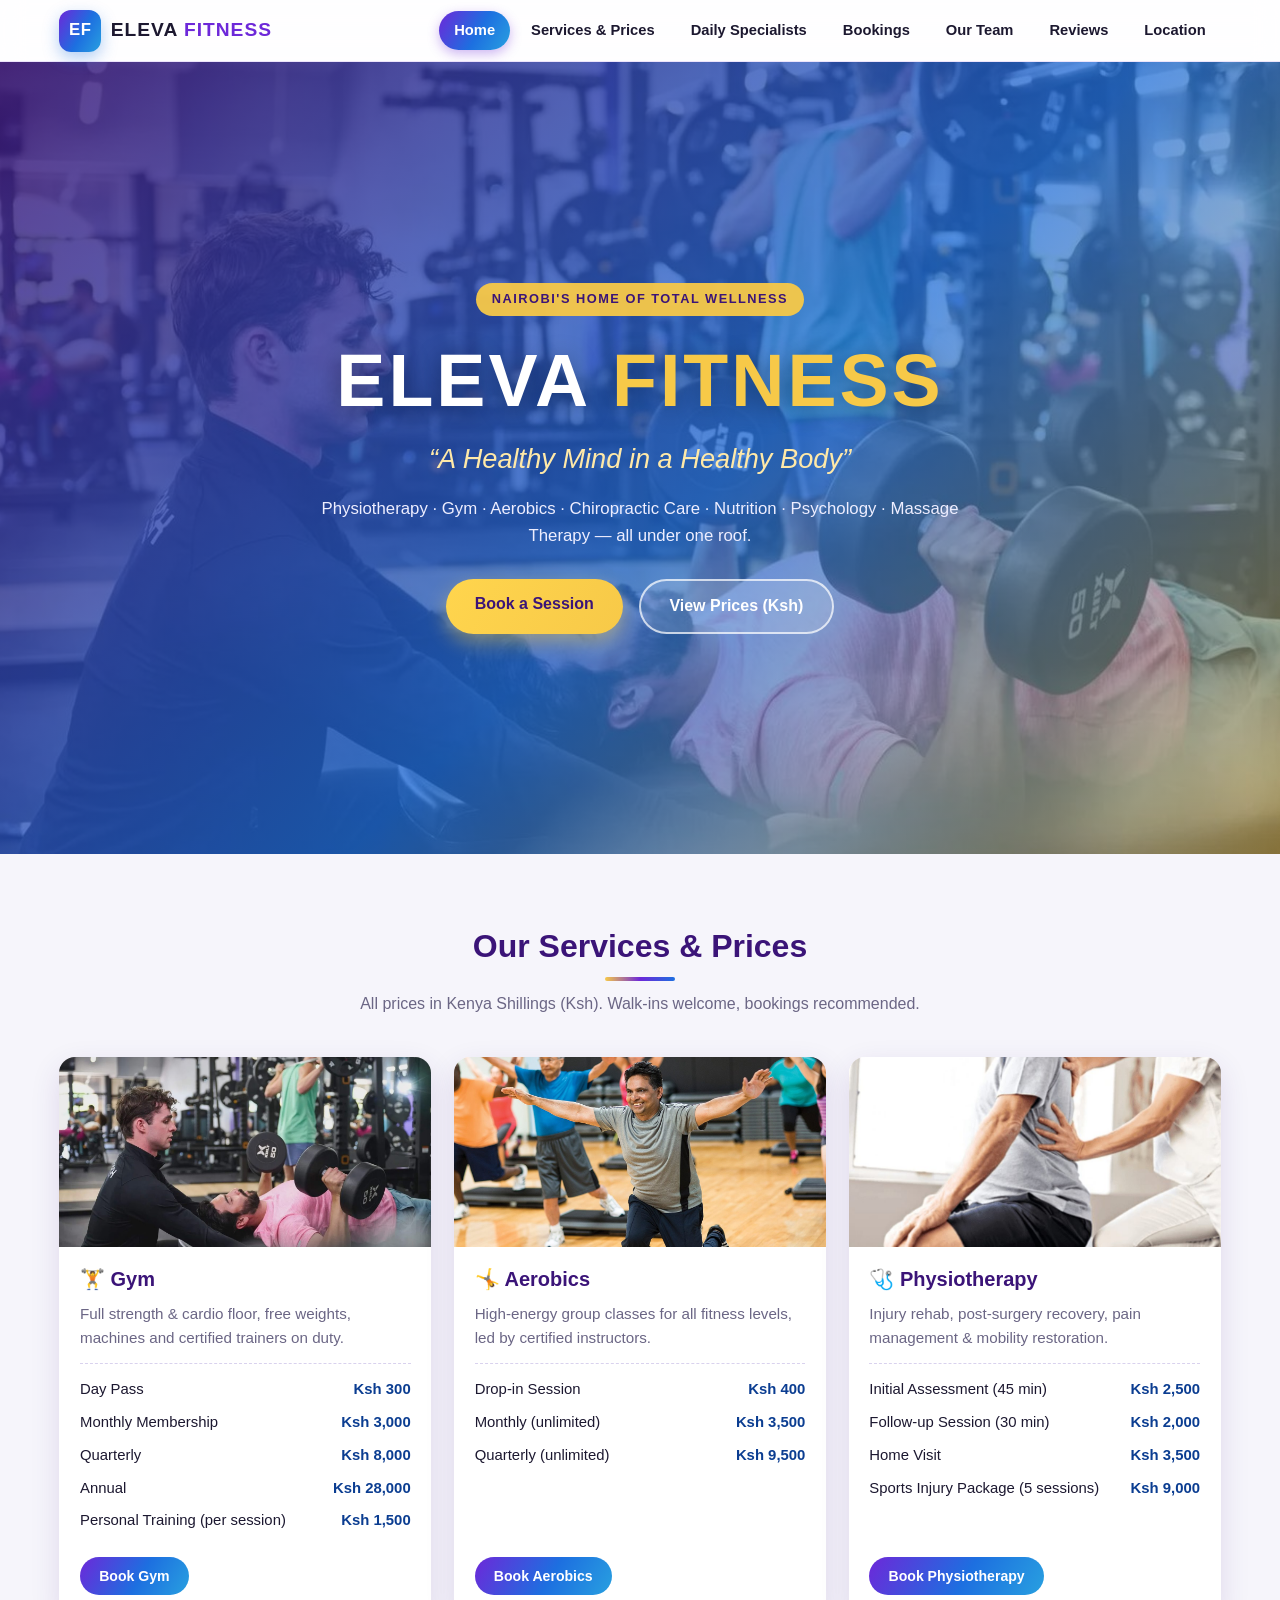
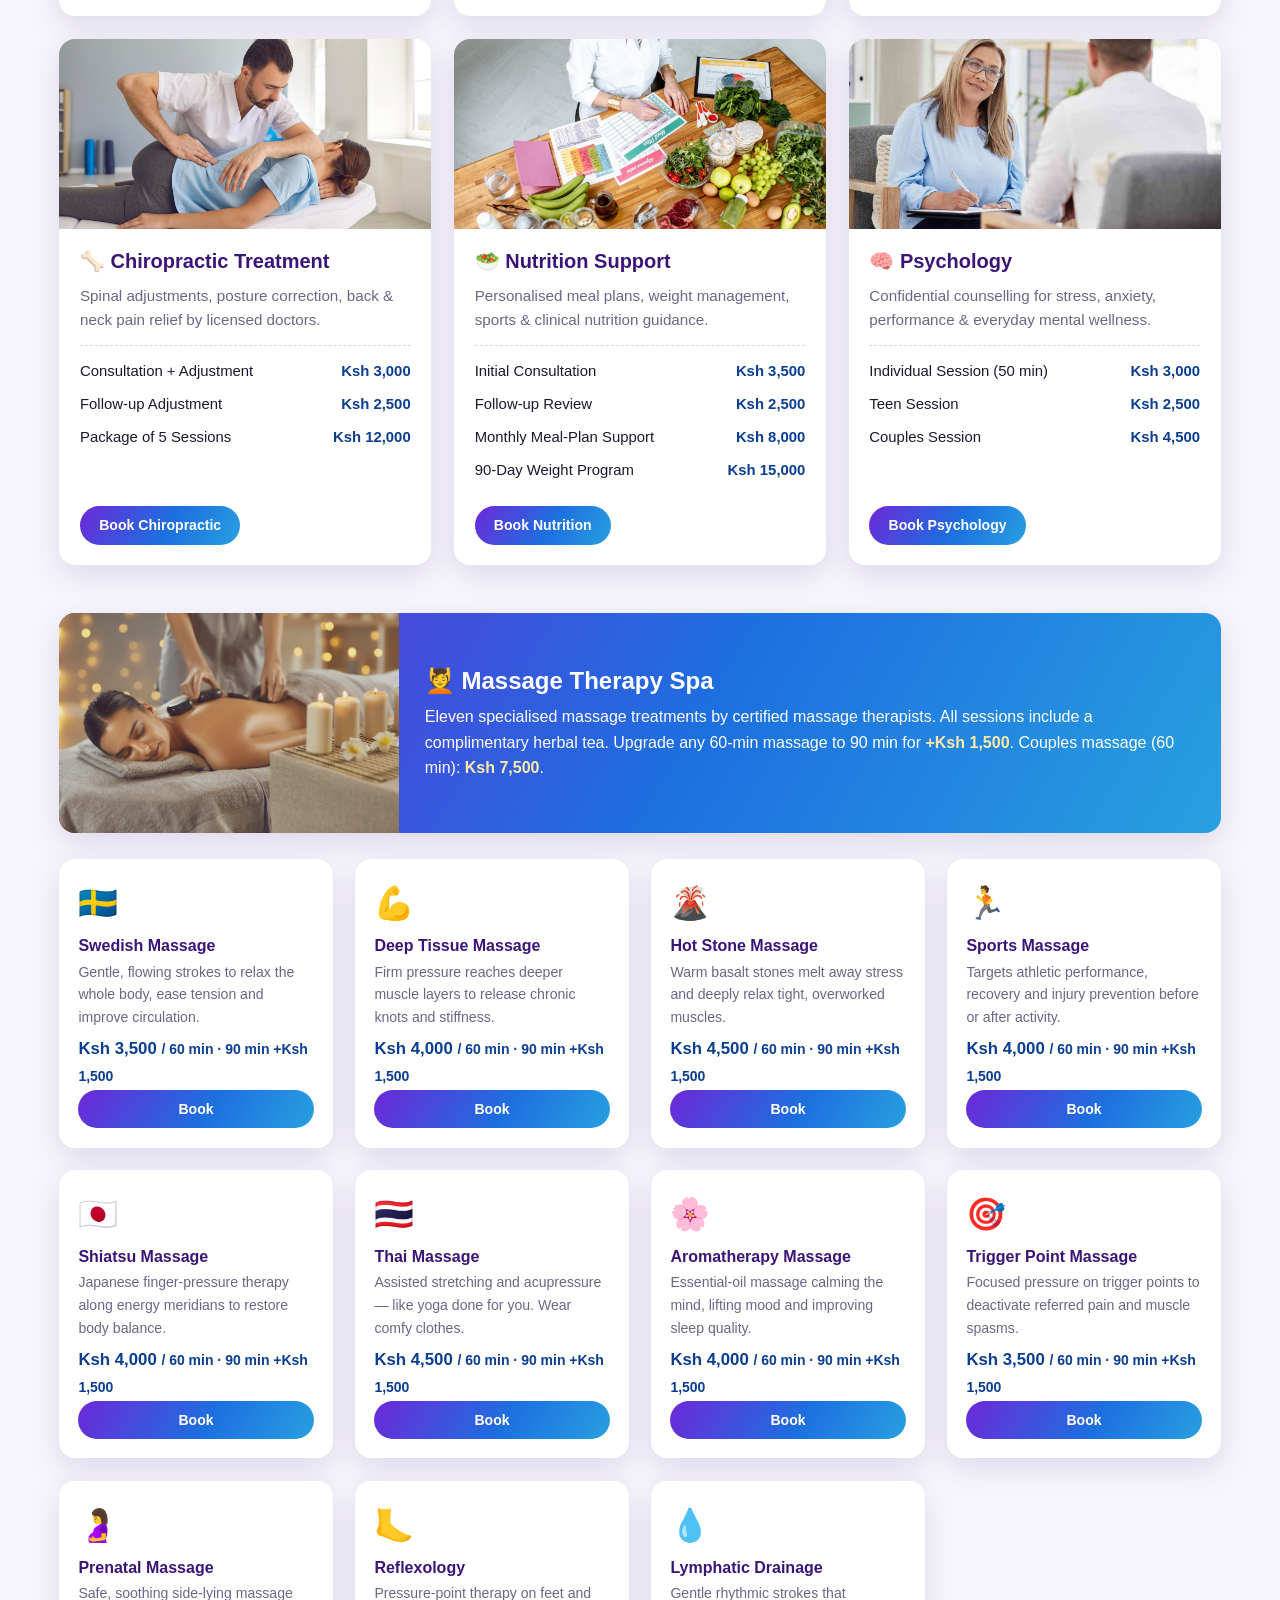
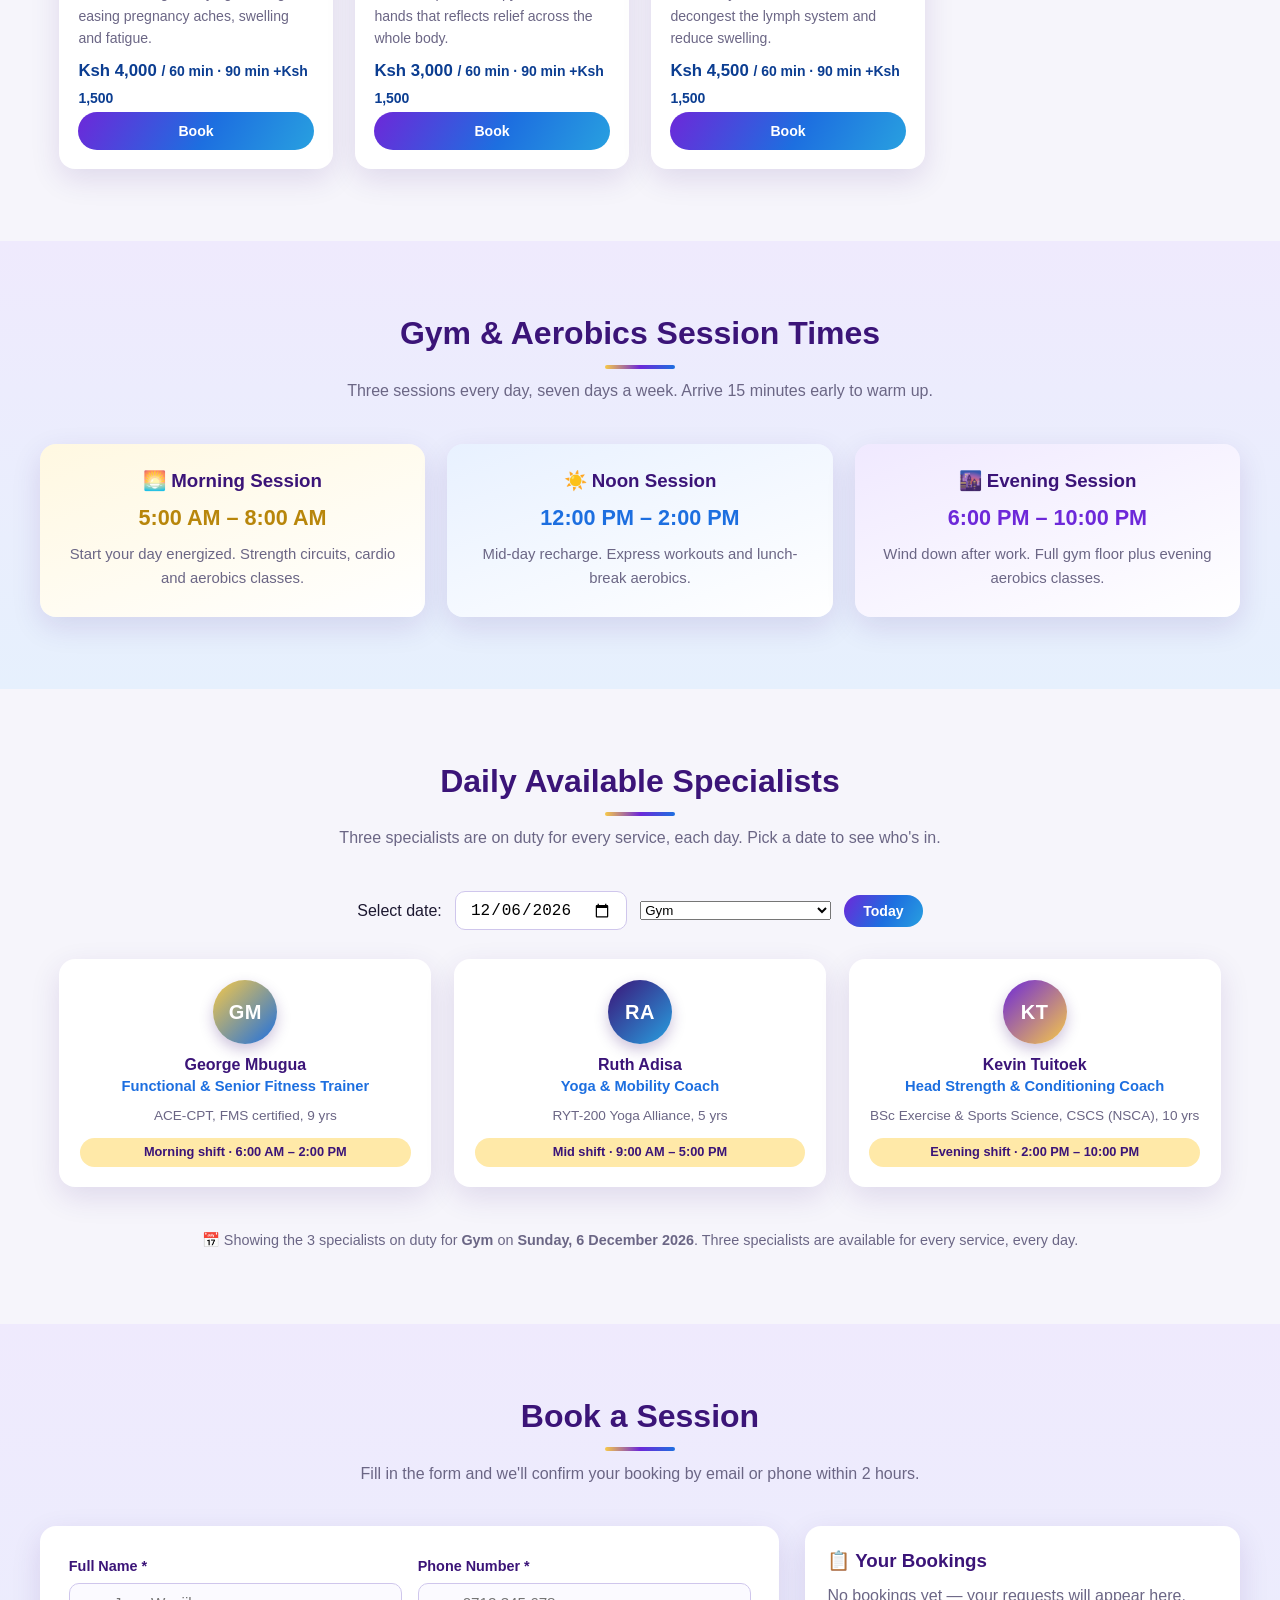
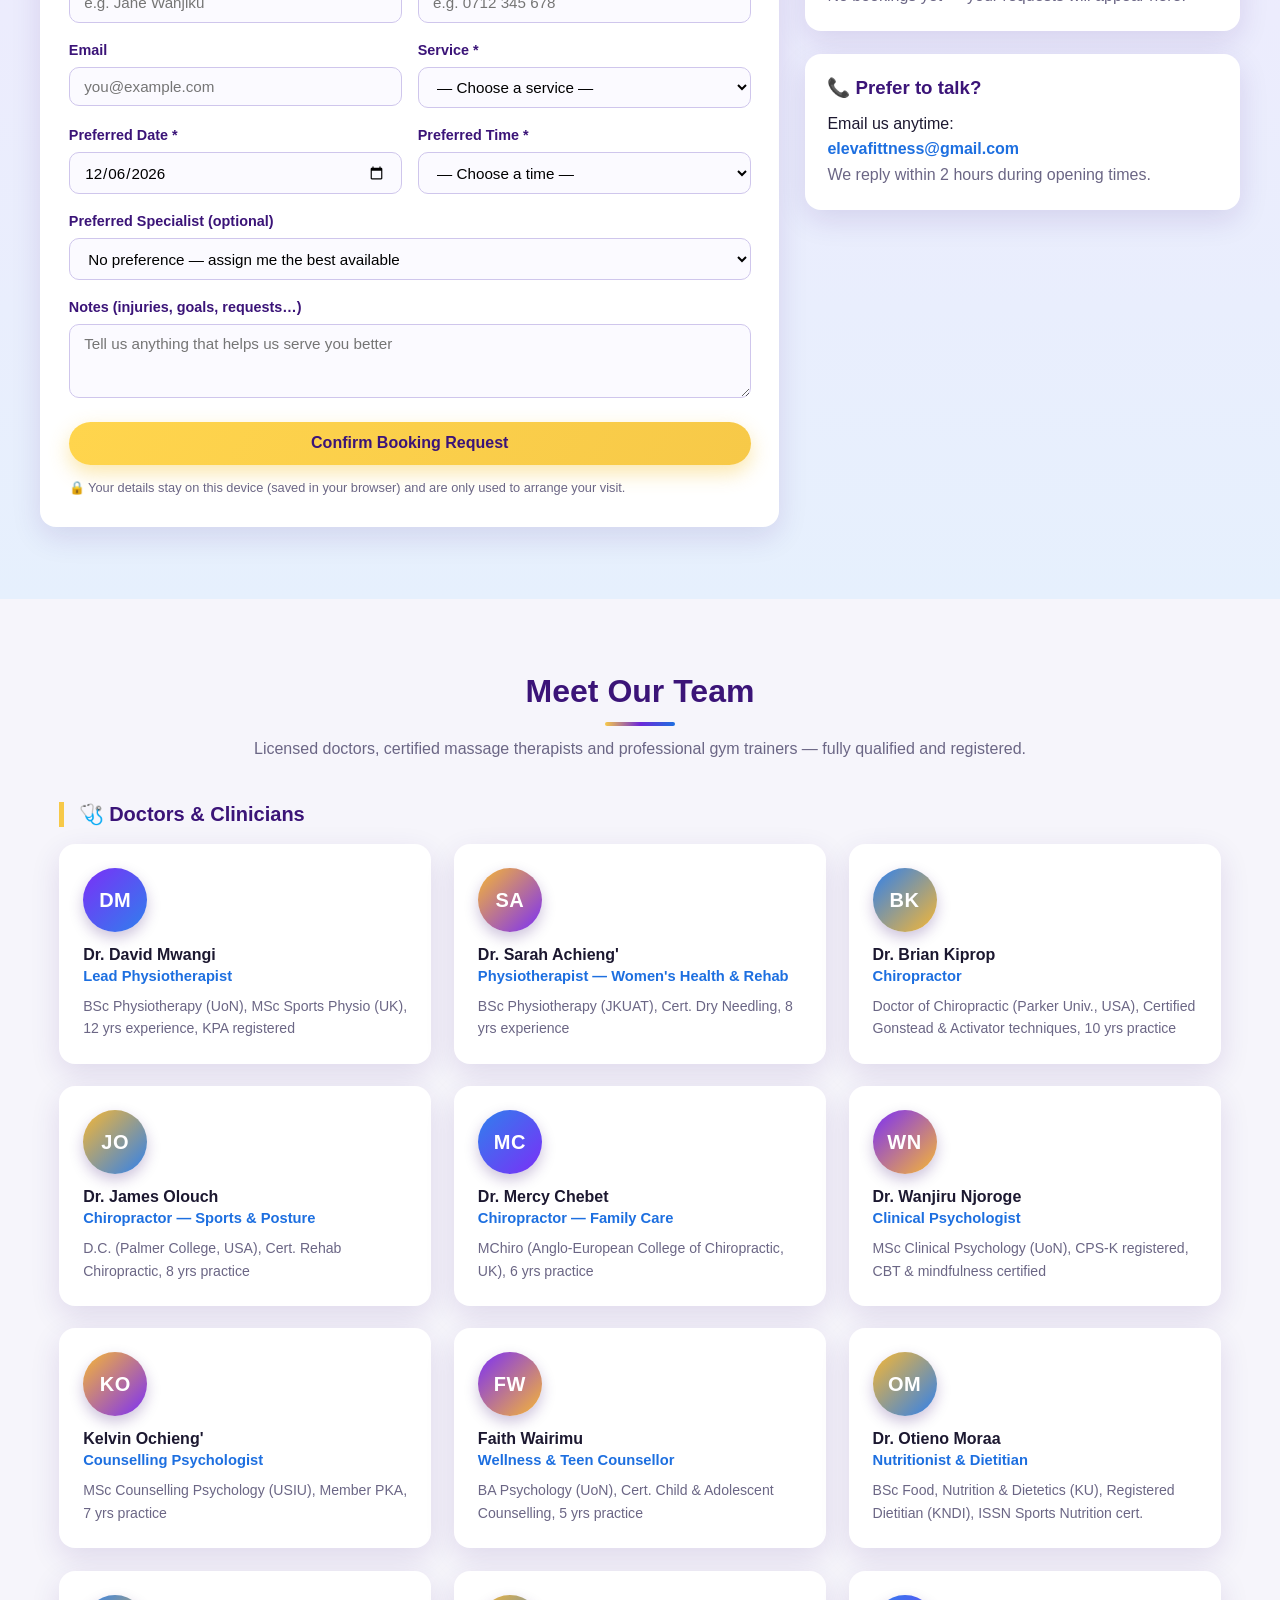
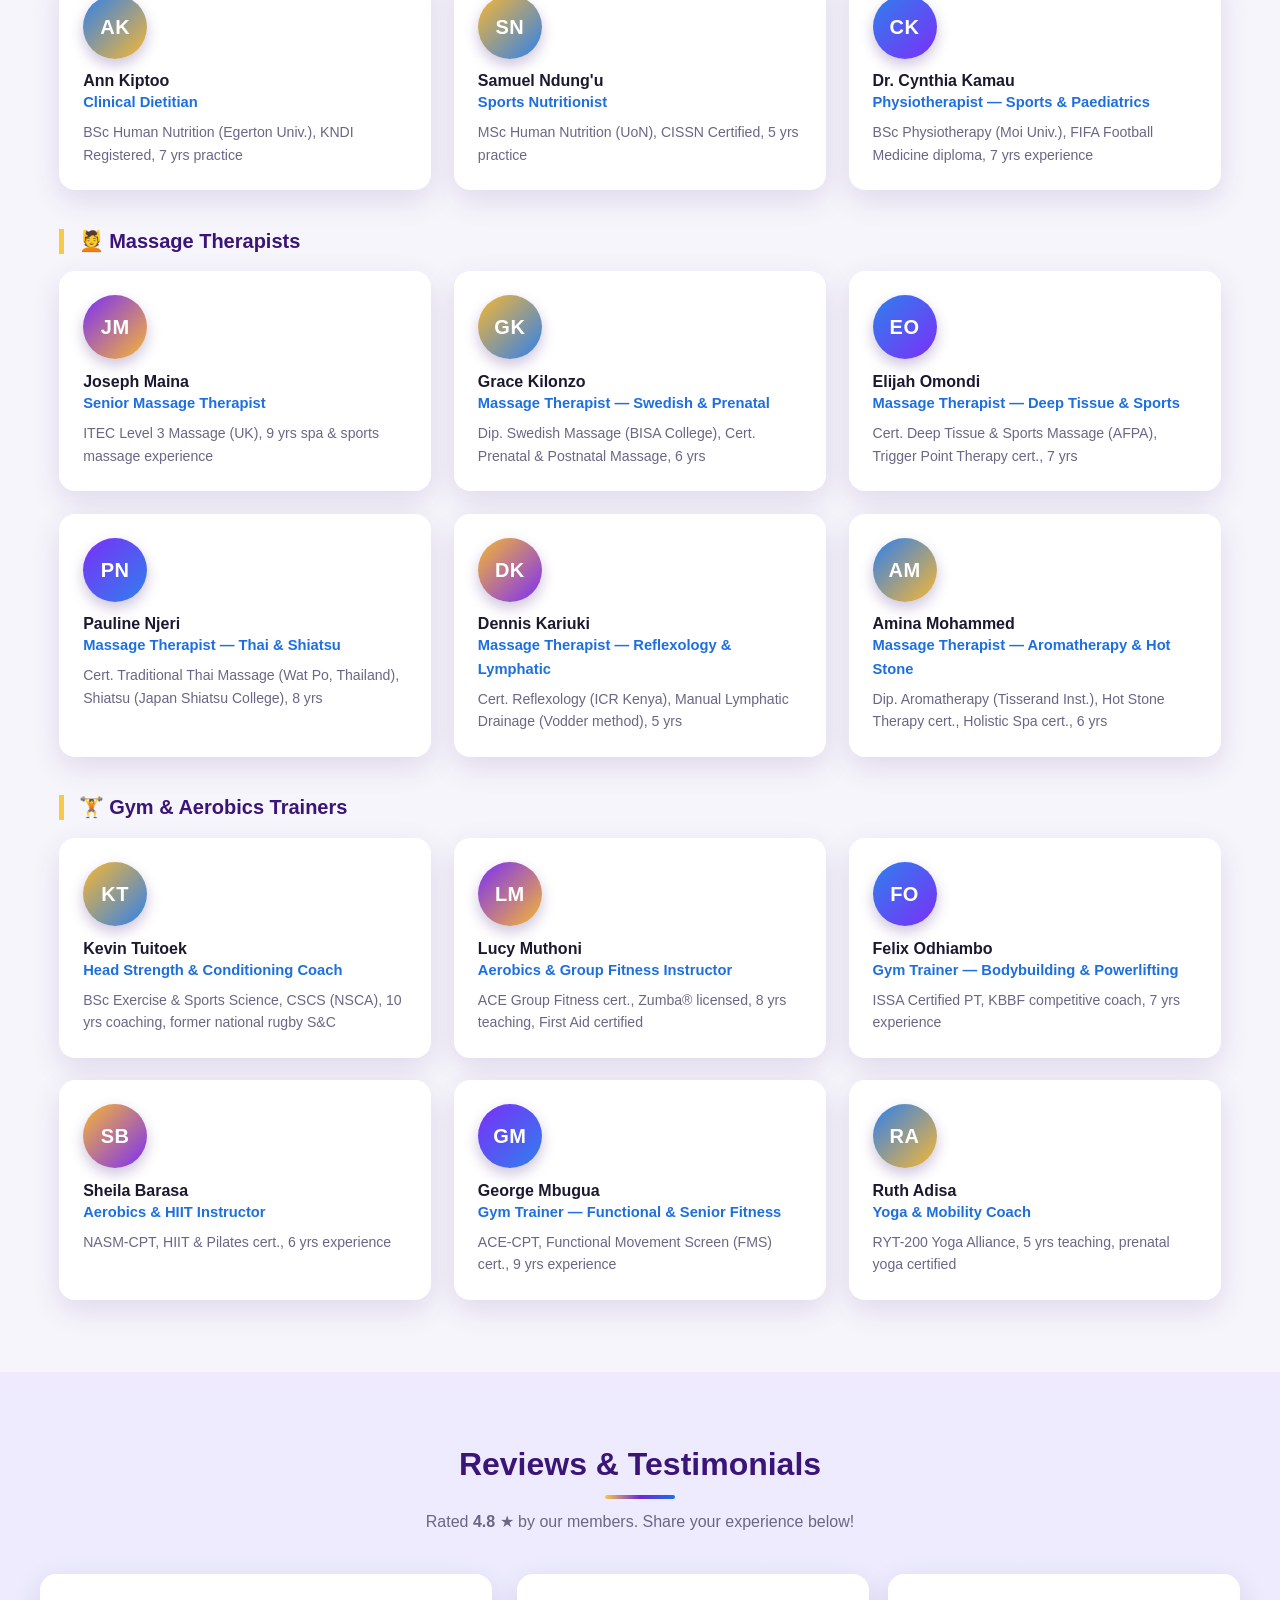
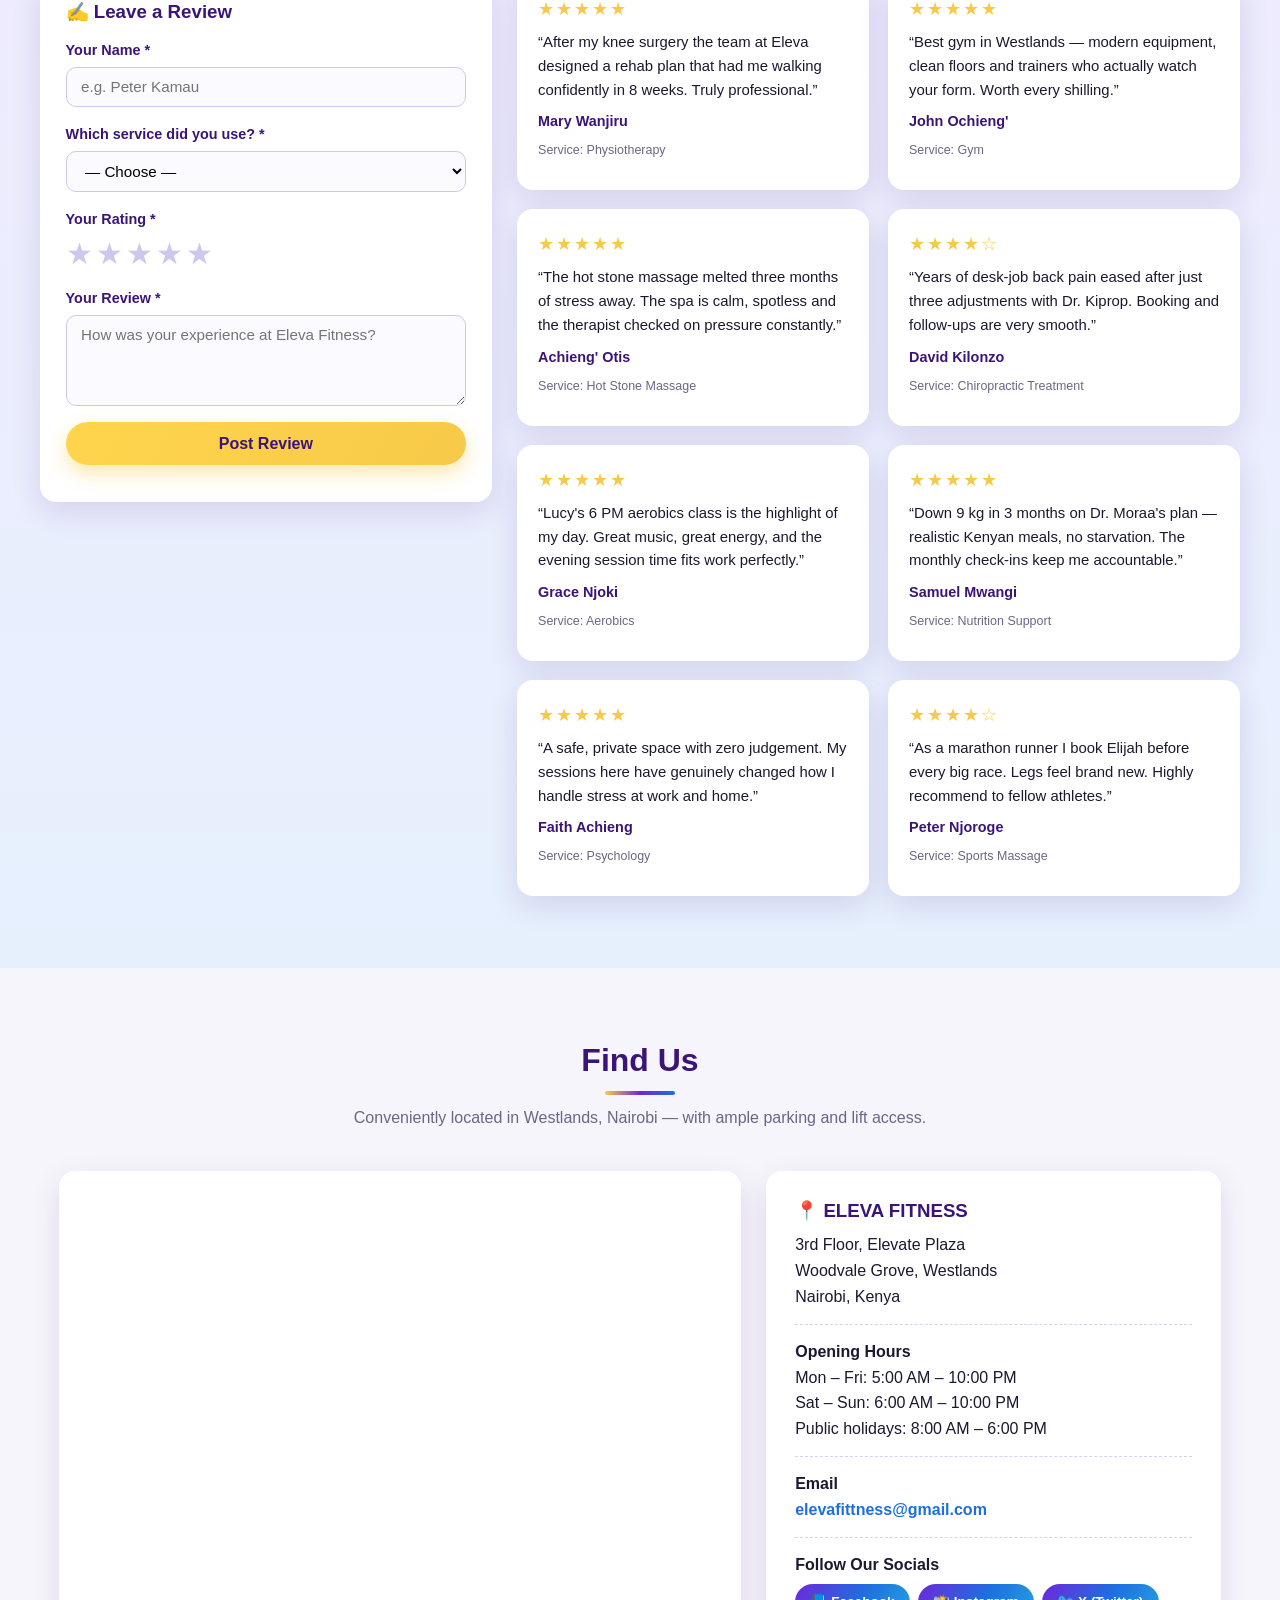
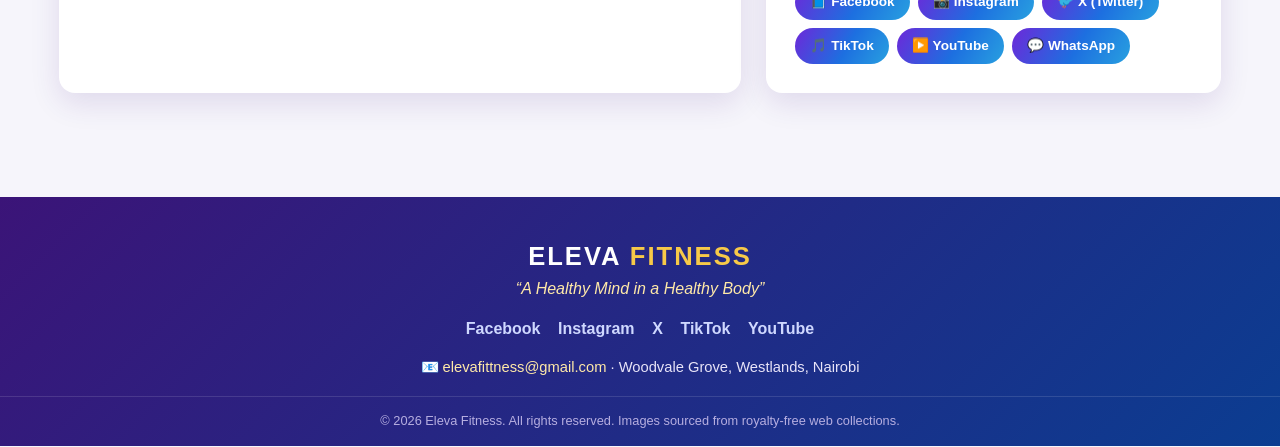
==== eleva-fitness/index.html @ 2091c9f2 "Add files via upload initial upload" ====
<!DOCTYPE html>
<html lang="en">
<head>
<meta charset="UTF-8">
<meta name="viewport" content="width=device-width, initial-scale=1.0">
<title>ELEVA FITNESS — A Healthy Mind in a Healthy Body</title>
<meta name="description" content="Eleva Fitness: physiotherapy, gym, aerobics, chiropractic care, nutrition support, psychology and 11 massage therapies in Nairobi, Kenya.">
<link rel="stylesheet" href="css/style.css">
<link rel="icon" href="data:image/svg+xml,<svg xmlns='http://www.w3.org/2000/svg' viewBox='0 0 100 100'><text y='.9em' font-size='90'>💪</text></svg>">
</head>
<body>

<!-- ============ NAVIGATION TABS ============ -->
<header class="site-header" id="top">
  <nav class="navbar">
    <a href="#home" class="brand">
      <span class="brand-mark">EF</span>
      <span class="brand-text">ELEVA <em>FITNESS</em></span>
    </a>
    <button class="nav-toggle" id="navToggle" aria-label="Menu">☰</button>
    <ul class="nav-tabs" id="navTabs">
      <li><a href="#home" class="tab active">Home</a></li>
      <li><a href="#services" class="tab">Services &amp; Prices</a></li>
      <li><a href="#schedule" class="tab">Daily Specialists</a></li>
      <li><a href="#bookings" class="tab">Bookings</a></li>
      <li><a href="#team" class="tab">Our Team</a></li>
      <li><a href="#reviews" class="tab">Reviews</a></li>
      <li><a href="#location" class="tab">Location</a></li>
    </ul>
  </nav>
</header>

<!-- ============ HERO ============ -->
<section class="hero" id="home">
  <div class="hero-overlay"></div>
  <div class="hero-content">
    <p class="hero-kicker">Nairobi's Home of Total Wellness</p>
    <h1>ELEVA <span>FITNESS</span></h1>
    <p class="slogan">“A Healthy Mind in a Healthy Body”</p>
    <p class="hero-sub">Physiotherapy · Gym · Aerobics · Chiropractic Care · Nutrition · Psychology · Massage Therapy — all under one roof.</p>
    <div class="hero-cta">
      <a href="#bookings" class="btn btn-yellow">Book a Session</a>
      <a href="#services" class="btn btn-ghost">View Prices (Ksh)</a>
    </div>
  </div>
</section>

<!-- ============ SERVICES & PRICES ============ -->
<section class="section" id="services">
  <div class="section-head">
    <h2>Our Services &amp; Prices</h2>
    <p>All prices in Kenya Shillings (Ksh). Walk-ins welcome, bookings recommended.</p>
  </div>

  <div class="grid cards-3">

    <article class="card service-card">
      <img src="images/hero.jpg" alt="Eleva Fitness gym floor">
      <div class="card-body">
        <h3>🏋️ Gym</h3>
        <p>Full strength &amp; cardio floor, free weights, machines and certified trainers on duty.</p>
        <ul class="price-list">
          <li><span>Day Pass</span><b>Ksh 300</b></li>
          <li><span>Monthly Membership</span><b>Ksh 3,000</b></li>
          <li><span>Quarterly</span><b>Ksh 8,000</b></li>
          <li><span>Annual</span><b>Ksh 28,000</b></li>
          <li><span>Personal Training (per session)</span><b>Ksh 1,500</b></li>
        </ul>
        <a href="#bookings" class="btn btn-small">Book Gym</a>
      </div>
    </article>

    <article class="card service-card">
      <img src="images/aerobics.jpg" alt="Aerobics class at Eleva Fitness">
      <div class="card-body">
        <h3>🤸 Aerobics</h3>
        <p>High-energy group classes for all fitness levels, led by certified instructors.</p>
        <ul class="price-list">
          <li><span>Drop-in Session</span><b>Ksh 400</b></li>
          <li><span>Monthly (unlimited)</span><b>Ksh 3,500</b></li>
          <li><span>Quarterly (unlimited)</span><b>Ksh 9,500</b></li>
        </ul>
        <a href="#bookings" class="btn btn-small">Book Aerobics</a>
      </div>
    </article>

    <article class="card service-card">
      <img src="images/physiotherapy.jpg" alt="Physiotherapy session">
      <div class="card-body">
        <h3>🩺 Physiotherapy</h3>
        <p>Injury rehab, post-surgery recovery, pain management &amp; mobility restoration.</p>
        <ul class="price-list">
          <li><span>Initial Assessment (45 min)</span><b>Ksh 2,500</b></li>
          <li><span>Follow-up Session (30 min)</span><b>Ksh 2,000</b></li>
          <li><span>Home Visit</span><b>Ksh 3,500</b></li>
          <li><span>Sports Injury Package (5 sessions)</span><b>Ksh 9,000</b></li>
        </ul>
        <a href="#bookings" class="btn btn-small">Book Physiotherapy</a>
      </div>
    </article>

    <article class="card service-card">
      <img src="images/chiropractic.jpg" alt="Chiropractic adjustment">
      <div class="card-body">
        <h3>🦴 Chiropractic Treatment</h3>
        <p>Spinal adjustments, posture correction, back &amp; neck pain relief by licensed doctors.</p>
        <ul class="price-list">
          <li><span>Consultation + Adjustment</span><b>Ksh 3,000</b></li>
          <li><span>Follow-up Adjustment</span><b>Ksh 2,500</b></li>
          <li><span>Package of 5 Sessions</span><b>Ksh 12,000</b></li>
        </ul>
        <a href="#bookings" class="btn btn-small">Book Chiropractic</a>
      </div>
    </article>

    <article class="card service-card">
      <img src="images/nutrition.jpg" alt="Nutrition consultation">
      <div class="card-body">
        <h3>🥗 Nutrition Support</h3>
        <p>Personalised meal plans, weight management, sports &amp; clinical nutrition guidance.</p>
        <ul class="price-list">
          <li><span>Initial Consultation</span><b>Ksh 3,500</b></li>
          <li><span>Follow-up Review</span><b>Ksh 2,500</b></li>
          <li><span>Monthly Meal-Plan Support</span><b>Ksh 8,000</b></li>
          <li><span>90-Day Weight Program</span><b>Ksh 15,000</b></li>
        </ul>
        <a href="#bookings" class="btn btn-small">Book Nutrition</a>
      </div>
    </article>

    <article class="card service-card">
      <img src="images/psychology.jpg" alt="Psychology counselling session">
      <div class="card-body">
        <h3>🧠 Psychology</h3>
        <p>Confidential counselling for stress, anxiety, performance &amp; everyday mental wellness.</p>
        <ul class="price-list">
          <li><span>Individual Session (50 min)</span><b>Ksh 3,000</b></li>
          <li><span>Teen Session</span><b>Ksh 2,500</b></li>
          <li><span>Couples Session</span><b>Ksh 4,500</b></li>
        </ul>
        <a href="#bookings" class="btn btn-small">Book Psychology</a>
      </div>
    </article>
  </div>

  <!-- Massages -->
  <div class="massage-banner">
    <img src="images/massage3.jpg" alt="Relaxing massage at Eleva Fitness spa">
    <div class="massage-banner-text">
      <h3>💆 Massage Therapy Spa</h3>
      <p>Eleven specialised massage treatments by certified massage therapists. All sessions include a complimentary herbal tea. Upgrade any 60-min massage to 90 min for <b>+Ksh 1,500</b>. Couples massage (60 min): <b>Ksh 7,500</b>.</p>
    </div>
  </div>

  <div class="grid cards-4" id="massageGrid"></div>
</section>

<!-- ============ SESSION TIMES ============ -->
<section class="section section-alt" id="times">
  <div class="section-head">
    <h2>Gym &amp; Aerobics Session Times</h2>
    <p>Three sessions every day, seven days a week. Arrive 15 minutes early to warm up.</p>
  </div>
  <div class="grid cards-3">
    <div class="card time-card morning">
      <h3>🌅 Morning Session</h3>
      <p class="time">5:00 AM – 8:00 AM</p>
      <p>Start your day energized. Strength circuits, cardio and aerobics classes.</p>
    </div>
    <div class="card time-card noon">
      <h3>☀️ Noon Session</h3>
      <p class="time">12:00 PM – 2:00 PM</p>
      <p>Mid-day recharge. Express workouts and lunch-break aerobics.</p>
    </div>
    <div class="card time-card evening">
      <h3>🌆 Evening Session</h3>
      <p class="time">6:00 PM – 10:00 PM</p>
      <p>Wind down after work. Full gym floor plus evening aerobics classes.</p>
    </div>
  </div>
</section>

<!-- ============ DAILY SPECIALISTS ============ -->
<section class="section" id="schedule">
  <div class="section-head">
    <h2>Daily Available Specialists</h2>
    <p>Three specialists are on duty for every service, each day. Pick a date to see who's in.</p>
  </div>
  <div class="schedule-controls">
    <label for="scheduleDate">Select date:</label>
    <input type="date" id="scheduleDate">
    <button class="btn btn-small" id="todayBtn">Today</button>
  </div>
  <div class="grid cards-3" id="specialistGrid"></div>
</section>

<!-- ============ BOOKINGS ============ -->
<section class="section section-alt" id="bookings">
  <div class="section-head">
    <h2>Book a Session</h2>
    <p>Fill in the form and we'll confirm your booking by email or phone within 2 hours.</p>
  </div>
  <div class="booking-wrap">
    <form class="booking-form card" id="bookingForm">
      <div class="form-row">
        <div class="form-group">
          <label for="bkName">Full Name *</label>
          <input type="text" id="bkName" required placeholder="e.g. Jane Wanjiku">
        </div>
        <div class="form-group">
          <label for="bkPhone">Phone Number *</label>
          <input type="tel" id="bkPhone" required placeholder="e.g. 0712 345 678">
        </div>
      </div>
      <div class="form-row">
        <div class="form-group">
          <label for="bkEmail">Email</label>
          <input type="email" id="bkEmail" placeholder="you@example.com">
        </div>
        <div class="form-group">
          <label for="bkService">Service *</label>
          <select id="bkService" required>
            <option value="">— Choose a service —</option>
          </select>
        </div>
      </div>
      <div class="form-row">
        <div class="form-group">
          <label for="bkDate">Preferred Date *</label>
          <input type="date" id="bkDate" required>
        </div>
        <div class="form-group">
          <label for="bkTime">Preferred Time *</label>
          <select id="bkTime" required>
            <option value="">— Choose a time —</option>
            <optgroup label="Gym / Aerobics Sessions">
              <option>Morning: 5:00 AM – 8:00 AM</option>
              <option>Noon: 12:00 PM – 2:00 PM</option>
              <option>Evening: 6:00 PM – 10:00 PM</option>
            </optgroup>
            <optgroup label="Clinic Hours">
              <option>8:00 AM</option><option>9:00 AM</option><option>10:00 AM</option>
              <option>11:00 AM</option><option>12:00 PM</option><option>2:00 PM</option>
              <option>3:00 PM</option><option>4:00 PM</option><option>5:00 PM</option>
            </optgroup>
          </select>
        </div>
      </div>
      <div class="form-group">
        <label for="bkSpecialist">Preferred Specialist (optional)</label>
        <select id="bkSpecialist"><option value="">No preference — assign me the best available</option></select>
      </div>
      <div class="form-group">
        <label for="bkNotes">Notes (injuries, goals, requests…)</label>
        <textarea id="bkNotes" rows="3" placeholder="Tell us anything that helps us serve you better"></textarea>
      </div>
      <button type="submit" class="btn btn-yellow btn-big">Confirm Booking Request</button>
      <p class="form-hint">🔒 Your details stay on this device (saved in your browser) and are only used to arrange your visit.</p>
    </form>
    <aside class="booking-side">
      <div class="card side-card">
        <h3>📋 Your Bookings</h3>
        <div id="bookingList"><p class="muted">No bookings yet — your requests will appear here.</p></div>
      </div>
      <div class="card side-card contact-mini">
        <h3>📞 Prefer to talk?</h3>
        <p>Email us anytime:</p>
        <a class="email-link" href="mailto:elevafittness@gmail.com">elevafittness@gmail.com</a>
        <p class="muted">We reply within 2 hours during opening times.</p>
      </div>
    </aside>
  </div>
</section>

<!-- ============ TEAM ============ -->
<section class="section" id="team">
  <div class="section-head">
    <h2>Meet Our Team</h2>
    <p>Licensed doctors, certified massage therapists and professional gym trainers — fully qualified and registered.</p>
  </div>

  <h3 class="team-sub">🩺 Doctors &amp; Clinicians</h3>
  <div class="grid cards-3">
    <div class="card team-card"><div class="avatar" style="--a:#7b2ff7;--b:#2f80ed">DM</div><h4>Dr. David Mwangi</h4><p class="role">Lead Physiotherapist</p><p class="quals">BSc Physiotherapy (UoN), MSc Sports Physio (UK), 12 yrs experience, KPA registered</p></div>
    <div class="card team-card"><div class="avatar" style="--a:#f7b733;--b:#7b2ff7">SA</div><h4>Dr. Sarah Achieng'</h4><p class="role">Physiotherapist — Women's Health &amp; Rehab</p><p class="quals">BSc Physiotherapy (JKUAT), Cert. Dry Needling, 8 yrs experience</p></div>
    <div class="card team-card"><div class="avatar" style="--a:#2f80ed;--b:#f7b733">BK</div><h4>Dr. Brian Kiprop</h4><p class="role">Chiropractor</p><p class="quals">Doctor of Chiropractic (Parker Univ., USA), Certified Gonstead &amp; Activator techniques, 10 yrs practice</p></div>
    <div class="card team-card"><div class="avatar" style="--a:#f7b733;--b:#2f80ed">JO</div><h4>Dr. James Olouch</h4><p class="role">Chiropractor — Sports &amp; Posture</p><p class="quals">D.C. (Palmer College, USA), Cert. Rehab Chiropractic, 8 yrs practice</p></div>
    <div class="card team-card"><div class="avatar" style="--a:#2f80ed;--b:#7b2ff7">MC</div><h4>Dr. Mercy Chebet</h4><p class="role">Chiropractor — Family Care</p><p class="quals">MChiro (Anglo-European College of Chiropractic, UK), 6 yrs practice</p></div>
    <div class="card team-card"><div class="avatar" style="--a:#7b2ff7;--b:#f7b733">WN</div><h4>Dr. Wanjiru Njoroge</h4><p class="role">Clinical Psychologist</p><p class="quals">MSc Clinical Psychology (UoN), CPS-K registered, CBT &amp; mindfulness certified</p></div>
    <div class="card team-card"><div class="avatar" style="--a:#f7b733;--b:#7b2ff7">KO</div><h4>Kelvin Ochieng'</h4><p class="role">Counselling Psychologist</p><p class="quals">MSc Counselling Psychology (USIU), Member PKA, 7 yrs practice</p></div>
    <div class="card team-card"><div class="avatar" style="--a:#7b2ff7;--b:#f7b733">FW</div><h4>Faith Wairimu</h4><p class="role">Wellness &amp; Teen Counsellor</p><p class="quals">BA Psychology (UoN), Cert. Child &amp; Adolescent Counselling, 5 yrs practice</p></div>
    <div class="card team-card"><div class="avatar" style="--a:#f7b733;--b:#2f80ed">OM</div><h4>Dr. Otieno Moraa</h4><p class="role">Nutritionist &amp; Dietitian</p><p class="quals">BSc Food, Nutrition &amp; Dietetics (KU), Registered Dietitian (KNDI), ISSN Sports Nutrition cert.</p></div>
    <div class="card team-card"><div class="avatar" style="--a:#2f80ed;--b:#f7b733">AK</div><h4>Ann Kiptoo</h4><p class="role">Clinical Dietitian</p><p class="quals">BSc Human Nutrition (Egerton Univ.), KNDI Registered, 7 yrs practice</p></div>
    <div class="card team-card"><div class="avatar" style="--a:#f7b733;--b:#2f80ed">SN</div><h4>Samuel Ndung'u</h4><p class="role">Sports Nutritionist</p><p class="quals">MSc Human Nutrition (UoN), CISSN Certified, 5 yrs practice</p></div>
    <div class="card team-card"><div class="avatar" style="--a:#2f80ed;--b:#7b2ff7">CK</div><h4>Dr. Cynthia Kamau</h4><p class="role">Physiotherapist — Sports &amp; Paediatrics</p><p class="quals">BSc Physiotherapy (Moi Univ.), FIFA Football Medicine diploma, 7 yrs experience</p></div>
  </div>

  <h3 class="team-sub">💆 Massage Therapists</h3>
  <div class="grid cards-3">
    <div class="card team-card"><div class="avatar" style="--a:#7b2ff7;--b:#f7b733">JM</div><h4>Joseph Maina</h4><p class="role">Senior Massage Therapist</p><p class="quals">ITEC Level 3 Massage (UK), 9 yrs spa &amp; sports massage experience</p></div>
    <div class="card team-card"><div class="avatar" style="--a:#f7b733;--b:#2f80ed">GK</div><h4>Grace Kilonzo</h4><p class="role">Massage Therapist — Swedish &amp; Prenatal</p><p class="quals">Dip. Swedish Massage (BISA College), Cert. Prenatal &amp; Postnatal Massage, 6 yrs</p></div>
    <div class="card team-card"><div class="avatar" style="--a:#2f80ed;--b:#7b2ff7">EO</div><h4>Elijah Omondi</h4><p class="role">Massage Therapist — Deep Tissue &amp; Sports</p><p class="quals">Cert. Deep Tissue &amp; Sports Massage (AFPA), Trigger Point Therapy cert., 7 yrs</p></div>
    <div class="card team-card"><div class="avatar" style="--a:#7b2ff7;--b:#2f80ed">PN</div><h4>Pauline Njeri</h4><p class="role">Massage Therapist — Thai &amp; Shiatsu</p><p class="quals">Cert. Traditional Thai Massage (Wat Po, Thailand), Shiatsu (Japan Shiatsu College), 8 yrs</p></div>
    <div class="card team-card"><div class="avatar" style="--a:#f7b733;--b:#7b2ff7">DK</div><h4>Dennis Kariuki</h4><p class="role">Massage Therapist — Reflexology &amp; Lymphatic</p><p class="quals">Cert. Reflexology (ICR Kenya), Manual Lymphatic Drainage (Vodder method), 5 yrs</p></div>
    <div class="card team-card"><div class="avatar" style="--a:#2f80ed;--b:#f7b733">AM</div><h4>Amina Mohammed</h4><p class="role">Massage Therapist — Aromatherapy &amp; Hot Stone</p><p class="quals">Dip. Aromatherapy (Tisserand Inst.), Hot Stone Therapy cert., Holistic Spa cert., 6 yrs</p></div>
  </div>

  <h3 class="team-sub">🏋️ Gym &amp; Aerobics Trainers</h3>
  <div class="grid cards-3">
    <div class="card team-card"><div class="avatar" style="--a:#f7b733;--b:#2f80ed">KT</div><h4>Kevin Tuitoek</h4><p class="role">Head Strength &amp; Conditioning Coach</p><p class="quals">BSc Exercise &amp; Sports Science, CSCS (NSCA), 10 yrs coaching, former national rugby S&amp;C</p></div>
    <div class="card team-card"><div class="avatar" style="--a:#7b2ff7;--b:#f7b733">LM</div><h4>Lucy Muthoni</h4><p class="role">Aerobics &amp; Group Fitness Instructor</p><p class="quals">ACE Group Fitness cert., Zumba® licensed, 8 yrs teaching, First Aid certified</p></div>
    <div class="card team-card"><div class="avatar" style="--a:#2f80ed;--b:#7b2ff7">FO</div><h4>Felix Odhiambo</h4><p class="role">Gym Trainer — Bodybuilding &amp; Powerlifting</p><p class="quals">ISSA Certified PT, KBBF competitive coach, 7 yrs experience</p></div>
    <div class="card team-card"><div class="avatar" style="--a:#f7b733;--b:#7b2ff7">SB</div><h4>Sheila Barasa</h4><p class="role">Aerobics &amp; HIIT Instructor</p><p class="quals">NASM-CPT, HIIT &amp; Pilates cert., 6 yrs experience</p></div>
    <div class="card team-card"><div class="avatar" style="--a:#7b2ff7;--b:#2f80ed">GM</div><h4>George Mbugua</h4><p class="role">Gym Trainer — Functional &amp; Senior Fitness</p><p class="quals">ACE-CPT, Functional Movement Screen (FMS) cert., 9 yrs experience</p></div>
    <div class="card team-card"><div class="avatar" style="--a:#2f80ed;--b:#f7b733">RA</div><h4>Ruth Adisa</h4><p class="role">Yoga &amp; Mobility Coach</p><p class="quals">RYT-200 Yoga Alliance, 5 yrs teaching, prenatal yoga certified</p></div>
  </div>
</section>

<!-- ============ REVIEWS & TESTIMONIALS ============ -->
<section class="section section-alt" id="reviews">
  <div class="section-head">
    <h2>Reviews &amp; Testimonials</h2>
    <p>Rated <b id="avgRating">4.9</b> ★ by our members. Share your experience below!</p>
  </div>

  <div class="reviews-wrap">
    <form class="review-form card" id="reviewForm">
      <h3>✍️ Leave a Review</h3>
      <div class="form-group">
        <label for="rvName">Your Name *</label>
        <input type="text" id="rvName" required placeholder="e.g. Peter Kamau">
      </div>
      <div class="form-group">
        <label for="rvService">Which service did you use? *</label>
        <select id="rvService" required>
          <option value="">— Choose —</option>
        </select>
      </div>
      <div class="form-group">
        <label>Your Rating *</label>
        <div class="star-input" id="starInput">
          <button type="button" data-v="1">★</button>
          <button type="button" data-v="2">★</button>
          <button type="button" data-v="3">★</button>
          <button type="button" data-v="4">★</button>
          <button type="button" data-v="5">★</button>
        </div>
      </div>
      <div class="form-group">
        <label for="rvText">Your Review *</label>
        <textarea id="rvText" rows="4" required placeholder="How was your experience at Eleva Fitness?"></textarea>
      </div>
      <button type="submit" class="btn btn-yellow">Post Review</button>
      <p class="form-msg" id="reviewMsg"></p>
    </form>
    <div class="testimonials" id="testimonialGrid"></div>
  </div>
</section>

<!-- ============ LOCATION & CONTACT ============ -->
<section class="section" id="location">
  <div class="section-head">
    <h2>Find Us</h2>
    <p>Conveniently located in Westlands, Nairobi — with ample parking and lift access.</p>
  </div>
  <div class="location-wrap">
    <div class="map-card card">
      <iframe title="Eleva Fitness location map"
        src="https://maps.google.com/maps?q=Woodvale%20Grove%2C%20Westlands%2C%20Nairobi%2C%20Kenya&t=&z=15&ie=UTF8&iwloc=&output=embed"
        loading="lazy" referrerpolicy="no-referrer-when-downgrade"></iframe>
    </div>
    <div class="contact-card card">
      <h3>📍 ELEVA FITNESS</h3>
      <p>3rd Floor, Elevate Plaza<br>Woodvale Grove, Westlands<br>Nairobi, Kenya</p>
      <hr>
      <p><b>Opening Hours</b><br>
        Mon – Fri: 5:00 AM – 10:00 PM<br>
        Sat – Sun: 6:00 AM – 10:00 PM<br>
        Public holidays: 8:00 AM – 6:00 PM</p>
      <hr>
      <p><b>Email</b><br><a class="email-link" href="mailto:elevafittness@gmail.com">elevafittness@gmail.com</a></p>
      <hr>
      <p><b>Follow Our Socials</b></p>
      <div class="socials">
        <a href="https://facebook.com/elevafitness" target="_blank" rel="noopener" aria-label="Facebook">📘 Facebook</a>
        <a href="https://instagram.com/elevafitness" target="_blank" rel="noopener" aria-label="Instagram">📸 Instagram</a>
        <a href="https://x.com/elevafitness" target="_blank" rel="noopener" aria-label="X (Twitter)">🐦 X (Twitter)</a>
        <a href="https://tiktok.com/@elevafitness" target="_blank" rel="noopener" aria-label="TikTok">🎵 TikTok</a>
        <a href="https://youtube.com/@elevafitness" target="_blank" rel="noopener" aria-label="YouTube">▶️ YouTube</a>
        <a href="https://wa.me/254700000000" target="_blank" rel="noopener" aria-label="WhatsApp">💬 WhatsApp</a>
      </div>
    </div>
  </div>
</section>

<!-- ============ FOOTER ============ -->
<footer class="site-footer">
  <div class="footer-inner">
    <div>
      <p class="footer-brand">ELEVA <em>FITNESS</em></p>
      <p class="footer-slogan">“A Healthy Mind in a Healthy Body”</p>
    </div>
    <div class="footer-socials">
      <a href="https://facebook.com/elevafitness" target="_blank" rel="noopener">Facebook</a>
      <a href="https://instagram.com/elevafitness" target="_blank" rel="noopener">Instagram</a>
      <a href="https://x.com/elevafitness" target="_blank" rel="noopener">X</a>
      <a href="https://tiktok.com/@elevafitness" target="_blank" rel="noopener">TikTok</a>
      <a href="https://youtube.com/@elevafitness" target="_blank" rel="noopener">YouTube</a>
    </div>
    <p class="footer-contact">📧 <a href="mailto:elevafittness@gmail.com">elevafittness@gmail.com</a> · Woodvale Grove, Westlands, Nairobi</p>
  </div>
  <p class="copyright">© 2026 Eleva Fitness. All rights reserved. Images sourced from royalty-free web collections.</p>
</footer>

<script src="js/script.js"></script>
</body>
</html>
---- eleva-fitness/css/style.css ----
:root{
  --yellow:#f7c948;
  --yellow-soft:#ffe9a8;
  --purple:#6d28d9;
  --purple-deep:#3b1478;
  --blue:#1d6fe0;
  --blue-deep:#0b3d91;
  --ink:#1c1830;
  --muted:#6b6685;
  --bg:#f6f5fb;
  --card:#ffffff;
  --radius:16px;
  --shadow:0 10px 30px rgba(61,20,120,.12);
  --grad:linear-gradient(120deg,var(--purple) 0%,var(--blue) 55%,#28a0e0 100%);
}

*{margin:0;padding:0;box-sizing:border-box}
html{scroll-behavior:smooth}
body{
  font-family:"Segoe UI",Roboto,Helvetica,Arial,sans-serif;
  color:var(--ink);background:var(--bg);line-height:1.6;
}
img{max-width:100%;display:block}
a{color:var(--blue);text-decoration:none}
a:hover{text-decoration:underline}
h1,h2,h3,h4{line-height:1.25}

/* ===== Header / Nav tabs ===== */
.site-header{
  position:sticky;top:0;z-index:100;
  background:rgba(255,255,255,.9);backdrop-filter:blur(12px);
  border-bottom:1px solid rgba(109,40,217,.12);
}
.navbar{
  max-width:1200px;margin:0 auto;padding:.6rem 1.2rem;
  display:flex;align-items:center;justify-content:space-between;gap:1rem;flex-wrap:wrap;
}
.brand{display:flex;align-items:center;gap:.6rem;color:var(--ink)}
.brand:hover{text-decoration:none}
.brand-mark{
  width:42px;height:42px;border-radius:12px;display:grid;place-items:center;
  color:#fff;font-weight:800;font-size:1.05rem;letter-spacing:.5px;
  background:var(--grad);box-shadow:0 6px 16px rgba(29,111,224,.35);
}
.brand-text{font-weight:800;font-size:1.2rem;letter-spacing:1px}
.brand-text em{font-style:normal;color:var(--purple)}
.nav-tabs{display:flex;gap:.35rem;list-style:none;flex-wrap:wrap}
.tab{
  display:inline-block;padding:.5rem .95rem;border-radius:999px;
  color:var(--ink);font-weight:600;font-size:.92rem;transition:.2s;
}
.tab:hover{background:var(--yellow-soft);text-decoration:none}
.tab.active{background:var(--grad);color:#fff;box-shadow:0 4px 12px rgba(109,40,217,.35)}
.nav-toggle{display:none;border:none;background:var(--grad);color:#fff;font-size:1.3rem;border-radius:10px;padding:.3rem .7rem;cursor:pointer}

/* ===== Hero ===== */
.hero{
  position:relative;min-height:88vh;display:flex;align-items:center;justify-content:center;
  background:url("../images/hero.jpg") center/cover no-repeat fixed;
  text-align:center;color:#fff;padding:4rem 1rem;
}
.hero-overlay{
  position:absolute;inset:0;
  background:linear-gradient(135deg,rgba(59,20,120,.82) 0%,rgba(29,111,224,.72) 55%,rgba(247,201,72,.45) 100%);
}
.hero-content{position:relative;max-width:820px}
.hero-kicker{
  display:inline-block;background:rgba(247,201,72,.95);color:var(--purple-deep);
  font-weight:700;letter-spacing:1.5px;text-transform:uppercase;font-size:.8rem;
  padding:.4rem 1rem;border-radius:999px;margin-bottom:1.2rem;
}
.hero h1{font-size:clamp(2.6rem,7vw,4.6rem);letter-spacing:3px;font-weight:900;text-shadow:0 4px 24px rgba(0,0,0,.35)}
.hero h1 span{color:var(--yellow)}
.slogan{font-size:clamp(1.15rem,3vw,1.7rem);font-style:italic;margin:.6rem 0 1rem;color:var(--yellow-soft)}
.hero-sub{font-size:1.05rem;max-width:640px;margin:0 auto 1.8rem;color:#eef}
.hero-cta{display:flex;gap:1rem;justify-content:center;flex-wrap:wrap}

/* ===== Buttons ===== */
.btn{
  display:inline-block;padding:.8rem 1.8rem;border-radius:999px;font-weight:700;
  cursor:pointer;border:none;font-size:1rem;transition:.2s;text-align:center;
}
.btn:hover{transform:translateY(-2px);text-decoration:none}
.btn-yellow{background:linear-gradient(120deg,#ffd54d,var(--yellow));color:var(--purple-deep);box-shadow:0 8px 20px rgba(247,201,72,.45)}
.btn-ghost{background:rgba(255,255,255,.15);color:#fff;border:2px solid rgba(255,255,255,.7)}
.btn-small{padding:.5rem 1.2rem;font-size:.88rem;background:var(--grad);color:#fff}
.btn-big{width:100%;margin-top:.5rem}

/* ===== Sections ===== */
.section{max-width:1200px;margin:0 auto;padding:4.5rem 1.2rem}
.section-alt{
  max-width:none;background:linear-gradient(180deg,#efeafd 0%,#e6f0fd 100%);
}
.section-alt > *{max-width:1200px;margin-left:auto;margin-right:auto}
.section-head{text-align:center;margin-bottom:2.5rem}
.section-head h2{font-size:2rem;color:var(--purple-deep)}
.section-head h2::after{
  content:"";display:block;width:70px;height:4px;border-radius:4px;margin:.7rem auto 0;
  background:linear-gradient(90deg,var(--yellow),var(--purple),var(--blue));
}
.section-head p{color:var(--muted);margin-top:.6rem}

/* ===== Grids & cards ===== */
.grid{display:grid;gap:1.4rem}
.cards-3{grid-template-columns:repeat(auto-fill,minmax(290px,1fr))}
.cards-4{grid-template-columns:repeat(auto-fill,minmax(230px,1fr))}
.card{
  background:var(--card);border-radius:var(--radius);overflow:hidden;
  box-shadow:var(--shadow);transition:.25s;display:flex;flex-direction:column;
}
.card:hover{transform:translateY(-6px);box-shadow:0 18px 40px rgba(61,20,120,.18)}
.service-card img{height:190px;width:100%;object-fit:cover}
.card-body{padding:1.3rem;display:flex;flex-direction:column;gap:.6rem;flex:1}
.card-body h3{color:var(--purple-deep);font-size:1.25rem}
.card-body p{color:var(--muted);font-size:.95rem}
.price-list{list-style:none;margin:.2rem 0 .6rem;border-top:1px dashed #d9d2ee;padding-top:.6rem}
.price-list li{display:flex;justify-content:space-between;gap:.8rem;padding:.28rem 0;font-size:.93rem}
.price-list b{color:var(--blue-deep);white-space:nowrap}
.service-card .btn{margin-top:auto;align-self:flex-start}

/* ===== Massage ===== */
.massage-banner{
  display:flex;gap:1.6rem;align-items:center;margin:3rem 0 1.6rem;
  background:var(--grad);border-radius:var(--radius);overflow:hidden;color:#fff;box-shadow:var(--shadow);
}
.massage-banner img{width:340px;min-height:220px;object-fit:cover}
.massage-banner-text{padding:1.6rem 1.8rem 1.6rem 0}
.massage-banner-text h3{font-size:1.5rem;margin-bottom:.5rem}
.massage-banner-text b{color:var(--yellow-soft)}

.massage-card{padding:1.2rem}
.massage-card .emoji{font-size:2rem}
.massage-card h4{color:var(--purple-deep);margin:.4rem 0 .3rem}
.massage-card p{font-size:.88rem;color:var(--muted);flex:1}
.massage-card .price{color:var(--blue-deep);font-weight:800;font-size:1.05rem;margin-top:.5rem}

/* ===== Session times ===== */
.time-card{padding:1.6rem;text-align:center}
.time-card h3{color:var(--purple-deep)}
.time-card .time{font-size:1.35rem;font-weight:800;margin:.5rem 0}
.time-card p:last-child{color:var(--muted);font-size:.93rem}
.time-card.morning{background:linear-gradient(160deg,#fff8e1,#fff)}
.time-card.noon{background:linear-gradient(160deg,#e8f1ff,#fff)}
.time-card.evening{background:linear-gradient(160deg,#f0e9ff,#fff)}
.time-card.morning .time{color:#b8860b}
.time-card.noon .time{color:var(--blue)}
.time-card.evening .time{color:var(--purple)}

/* ===== Schedule ===== */
.schedule-controls{display:flex;gap:.8rem;align-items:center;justify-content:center;margin-bottom:1.8rem;flex-wrap:wrap}
.schedule-controls input{
  padding:.55rem .9rem;border:1.5px solid #cfc6ec;border-radius:10px;font-size:1rem;
}
.spec-card{padding:1.3rem;text-align:center}
.spec-card .avatar{margin:0 auto .7rem}
.spec-card h4{color:var(--purple-deep)}
.spec-card .role{color:var(--blue);font-weight:600;font-size:.92rem}
.spec-card .quals{color:var(--muted);font-size:.85rem;margin-top:.4rem}
.spec-card .shift{
  display:inline-block;margin-top:.7rem;background:var(--yellow-soft);color:var(--purple-deep);
  font-weight:700;font-size:.8rem;padding:.25rem .8rem;border-radius:999px;
}
.day-note{text-align:center;color:var(--muted);margin-top:1.2rem;font-size:.9rem}

/* ===== Avatars ===== */
.avatar{
  width:64px;height:64px;border-radius:50%;display:grid;place-items:center;
  color:#fff;font-weight:800;font-size:1.25rem;letter-spacing:.5px;
  background:linear-gradient(135deg,var(--a),var(--b));
  box-shadow:0 6px 14px rgba(61,20,120,.25);
}

/* ===== Team ===== */
.team-sub{
  margin:2.4rem 0 1.1rem;color:var(--purple-deep);font-size:1.25rem;
  padding-left:.9rem;border-left:5px solid var(--yellow);
}
.team-card{padding:1.5rem;align-items:flex-start}
.team-card h4{margin-top:.8rem;color:var(--ink)}
.team-card .role{color:var(--blue);font-weight:700;font-size:.92rem}
.team-card .quals{color:var(--muted);font-size:.88rem;margin-top:.4rem}

/* ===== Booking ===== */
.booking-wrap{display:grid;grid-template-columns:1.7fr 1fr;gap:1.6rem;align-items:start}
.booking-form{padding:1.8rem}
.form-row{display:grid;grid-template-columns:1fr 1fr;gap:1rem}
.form-group{margin-bottom:1rem;display:flex;flex-direction:column;gap:.3rem}
.form-group label{font-weight:600;font-size:.9rem;color:var(--purple-deep)}
.form-group input,.form-group select,.form-group textarea{
  padding:.65rem .9rem;border:1.5px solid #cfc6ec;border-radius:10px;font-size:.95rem;
  font-family:inherit;background:#fbfaff;transition:.2s;
}
.form-group input:focus,.form-group select:focus,.form-group textarea:focus{
  outline:none;border-color:var(--purple);box-shadow:0 0 0 3px rgba(109,40,217,.15);
}
.form-hint{font-size:.8rem;color:var(--muted);margin-top:.8rem}
.booking-side{display:flex;flex-direction:column;gap:1.4rem}
.side-card{padding:1.4rem}
.side-card h3{color:var(--purple-deep);margin-bottom:.7rem}
.muted{color:var(--muted)}
.email-link{font-weight:700;color:var(--blue)}
.booking-item{
  background:#f4f1fd;border-left:4px solid var(--purple);border-radius:10px;
  padding:.7rem .9rem;margin-bottom:.7rem;font-size:.88rem;
}
.booking-item b{color:var(--purple-deep)}
.booking-item .cancel{
  float:right;border:none;background:none;color:#c0392b;cursor:pointer;font-size:1rem;
}

/* ===== Reviews ===== */
.reviews-wrap{display:grid;grid-template-columns:1fr 1.6fr;gap:1.6rem;align-items:start}
.review-form{padding:1.6rem}
.review-form h3{color:var(--purple-deep);margin-bottom:1rem}
.star-input{display:flex;gap:.2rem}
.star-input button{
  background:none;border:none;font-size:1.9rem;cursor:pointer;color:#cfc6ec;transition:.15s;
}
.star-input button.on{color:var(--yellow);text-shadow:0 2px 6px rgba(247,201,72,.6)}
.form-msg{margin-top:.7rem;font-weight:600;color:#1e7d32}
.testimonials{display:grid;grid-template-columns:repeat(auto-fill,minmax(250px,1fr));gap:1.2rem}
.t-card{padding:1.3rem;background:#fff;border-radius:var(--radius);box-shadow:var(--shadow)}
.t-card .stars{color:var(--yellow);font-size:1.1rem;letter-spacing:2px}
.t-card p{margin:.5rem 0;font-size:.93rem}
.t-card .who{font-weight:700;color:var(--purple-deep);font-size:.9rem}
.t-card .svc{font-size:.78rem;color:var(--muted)}

/* ===== Location ===== */
.location-wrap{display:grid;grid-template-columns:1.5fr 1fr;gap:1.6rem}
.map-card iframe{width:100%;height:420px;border:0;border-radius:var(--radius)}
.contact-card{padding:1.8rem}
.contact-card h3{color:var(--purple-deep);margin-bottom:.6rem}
.contact-card hr{border:none;border-top:1px dashed #d9d2ee;margin:.9rem 0}
.socials{display:flex;flex-wrap:wrap;gap:.5rem;margin-top:.4rem}
.socials a{
  background:var(--grad);color:#fff;padding:.45rem .95rem;border-radius:999px;
  font-size:.85rem;font-weight:600;transition:.2s;
}
.socials a:hover{transform:translateY(-2px);text-decoration:none}

/* ===== Footer ===== */
.site-footer{background:linear-gradient(135deg,var(--purple-deep),var(--blue-deep));color:#e8e4f8;margin-top:2rem}
.footer-inner{
  max-width:1200px;margin:0 auto;padding:2.4rem 1.2rem 1rem;text-align:center;
  display:flex;flex-direction:column;gap:.9rem;align-items:center;
}
.footer-brand{font-size:1.6rem;font-weight:900;letter-spacing:2px;color:#fff}
.footer-brand em{font-style:normal;color:var(--yellow)}
.footer-slogan{font-style:italic;color:var(--yellow-soft)}
.footer-socials{display:flex;gap:1.1rem;flex-wrap:wrap;justify-content:center}
.footer-socials a{color:#cfd8ff;font-weight:600}
.footer-socials a:hover{color:var(--yellow)}
.footer-contact{font-size:.92rem}
.footer-contact a{color:var(--yellow-soft)}
.copyright{text-align:center;font-size:.8rem;padding:.9rem;color:#b6aee0;border-top:1px solid rgba(255,255,255,.12)}

/* ===== Responsive ===== */
@media (max-width:900px){
  .booking-wrap,.reviews-wrap,.location-wrap{grid-template-columns:1fr}
  .massage-banner{flex-direction:column}
  .massage-banner img{width:100%}
  .massage-banner-text{padding:0 1.4rem 1.5rem}
}
@media (max-width:720px){
  .nav-toggle{display:block}
  .nav-tabs{
    display:none;width:100%;flex-direction:column;padding:.5rem 0;
  }
  .nav-tabs.open{display:flex}
  .tab{display:block;border-radius:10px}
  .form-row{grid-template-columns:1fr}
  .hero{background-attachment:scroll}
}
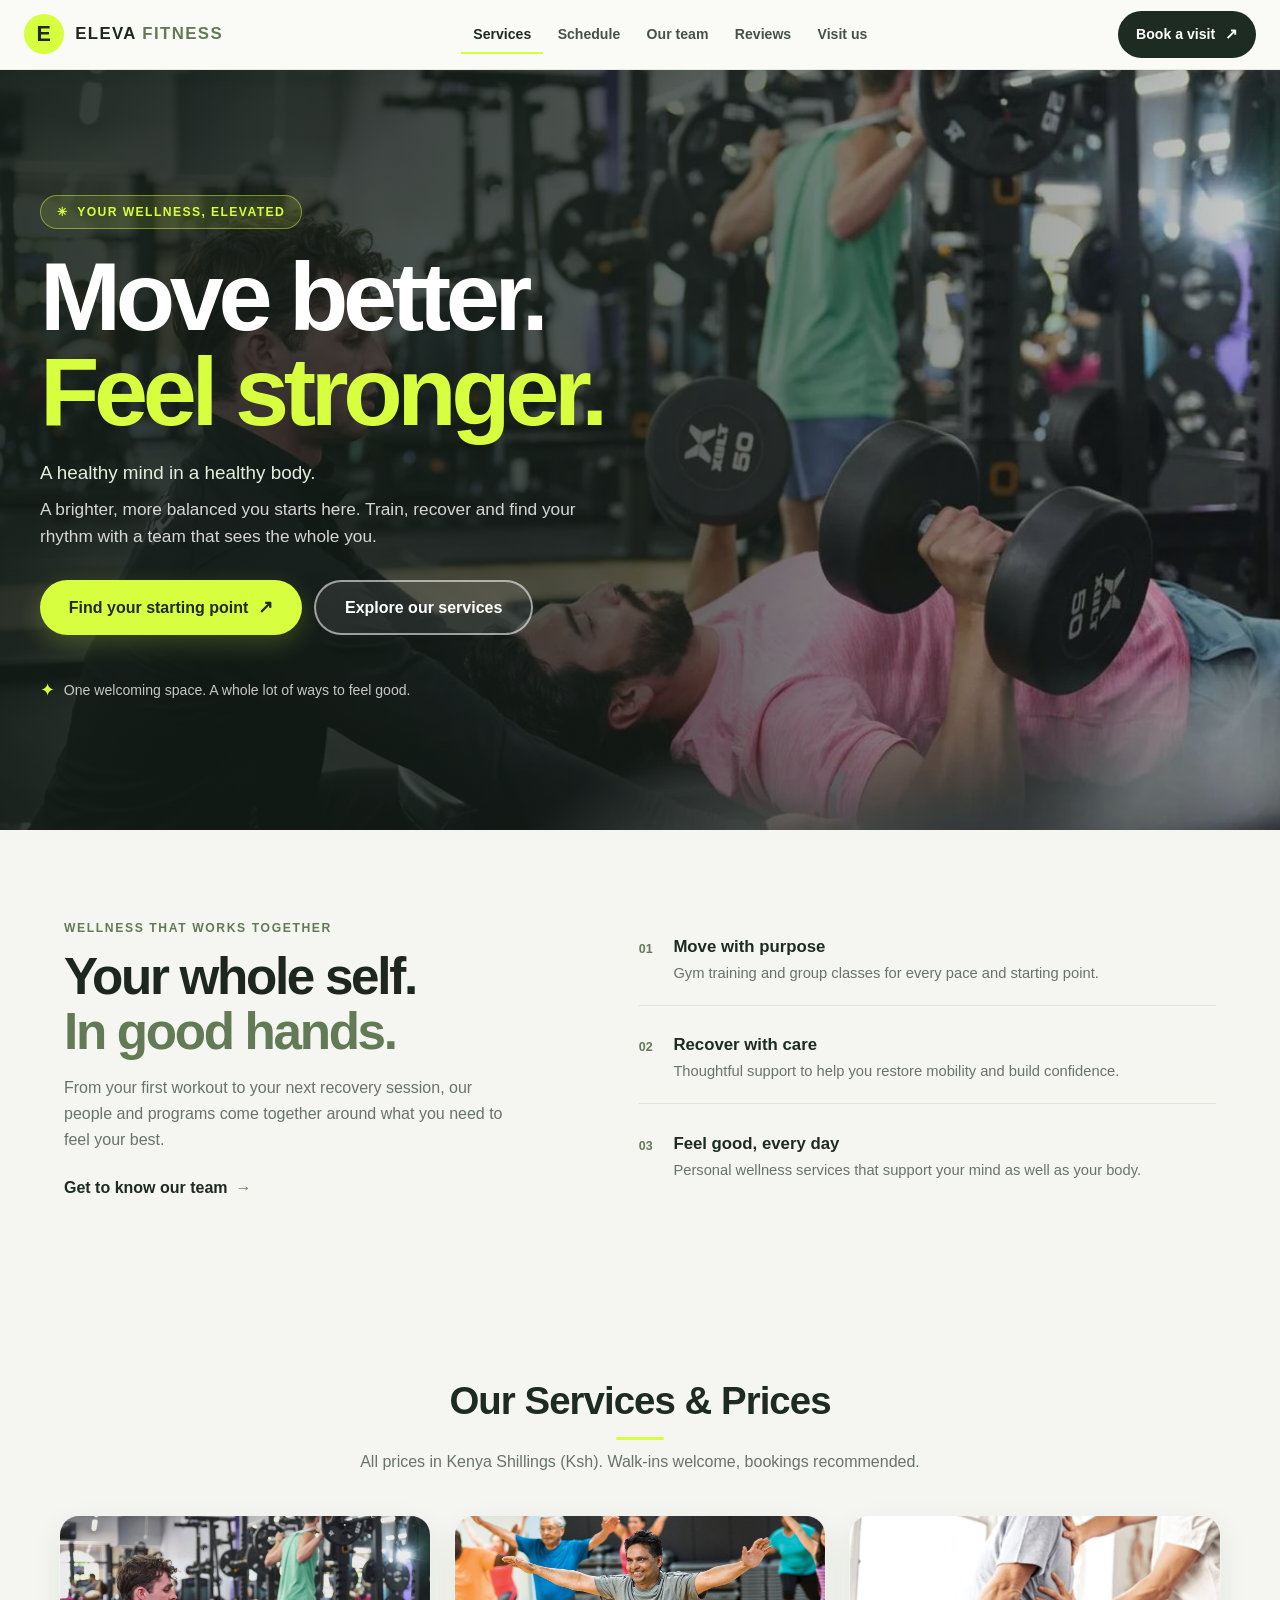
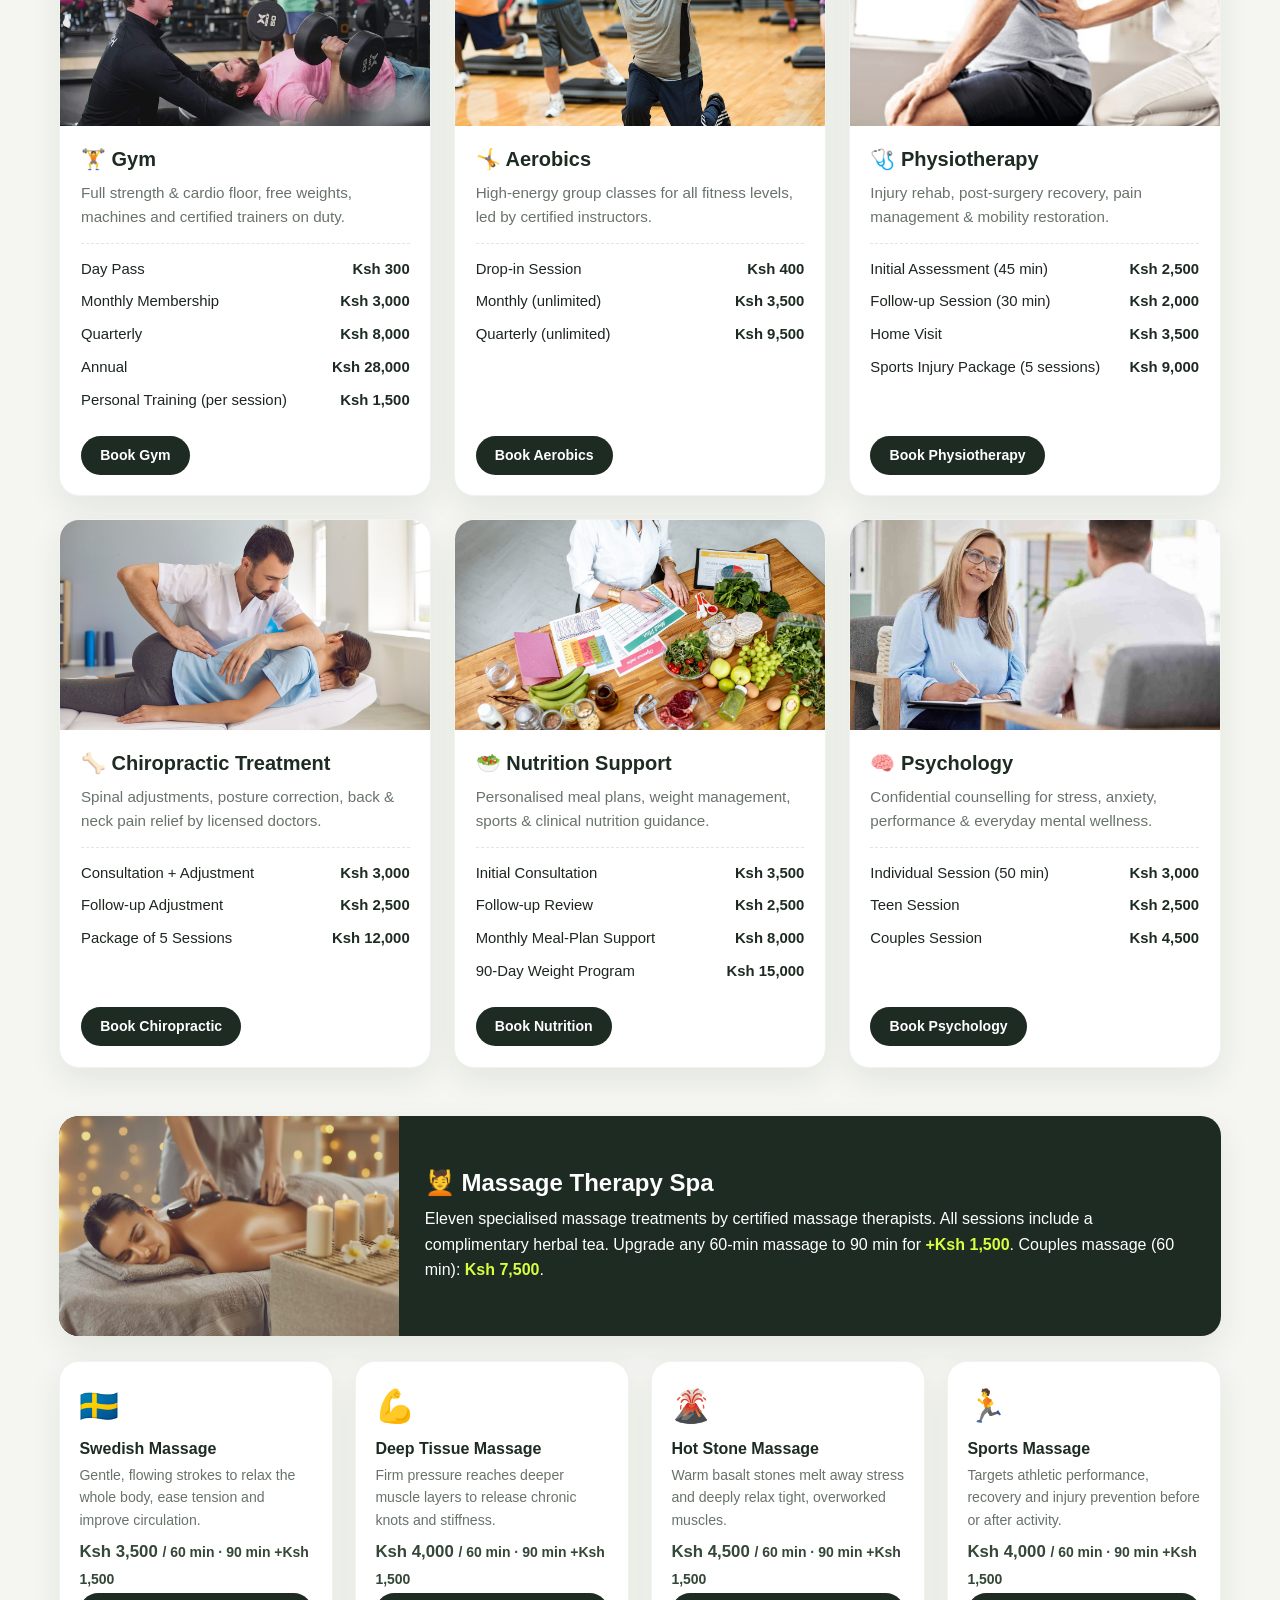
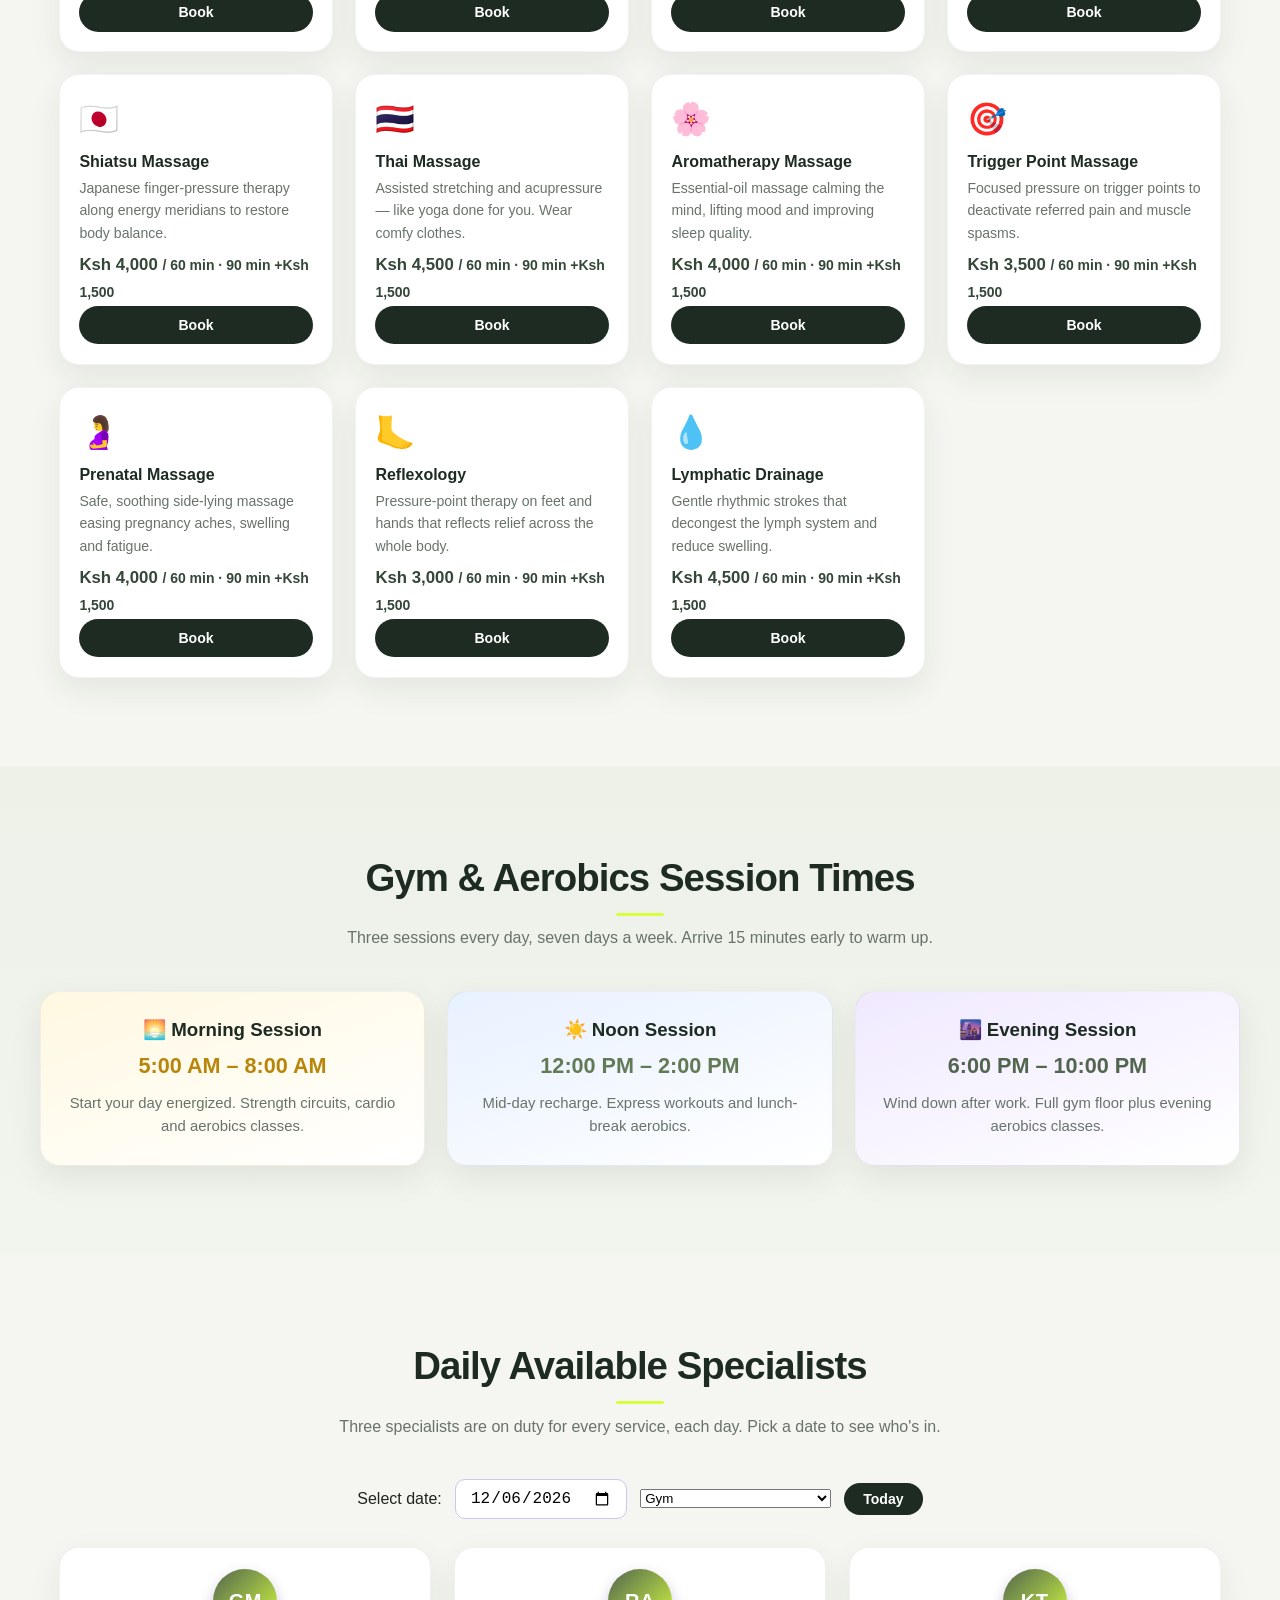
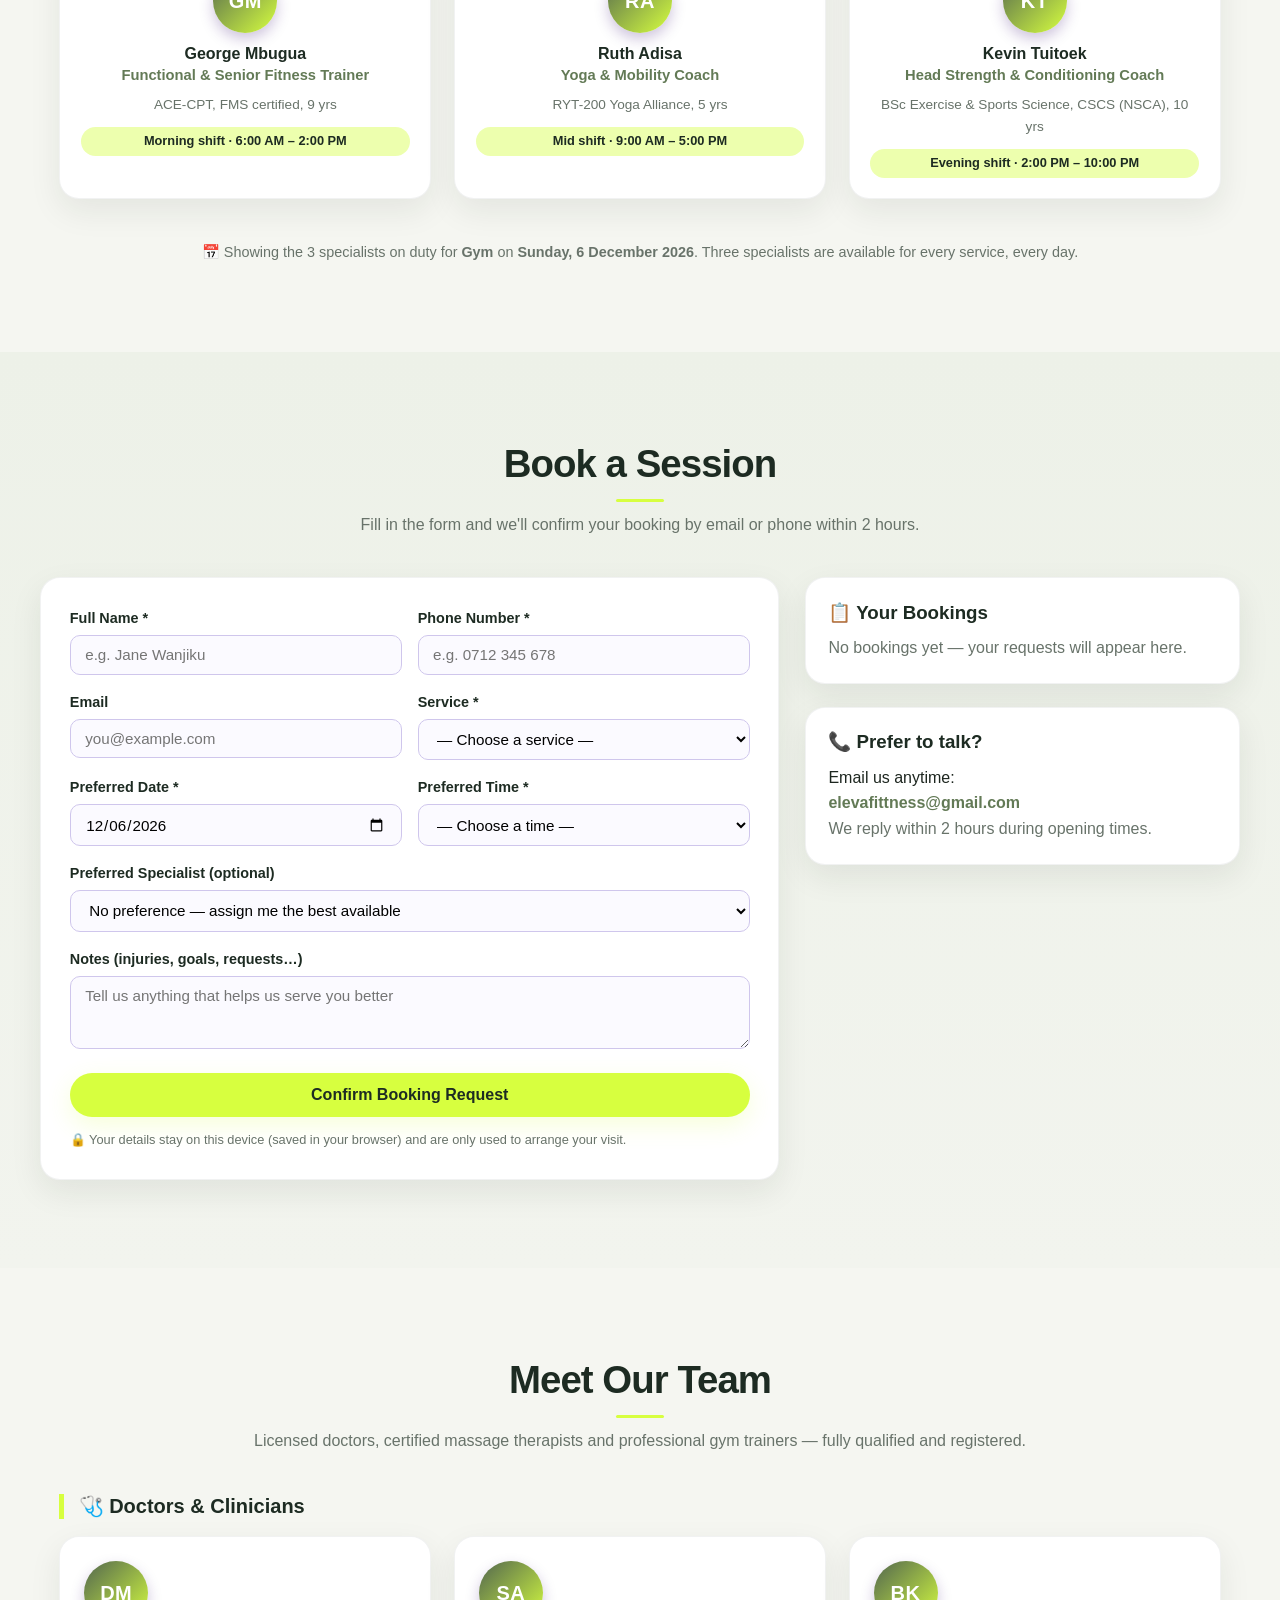
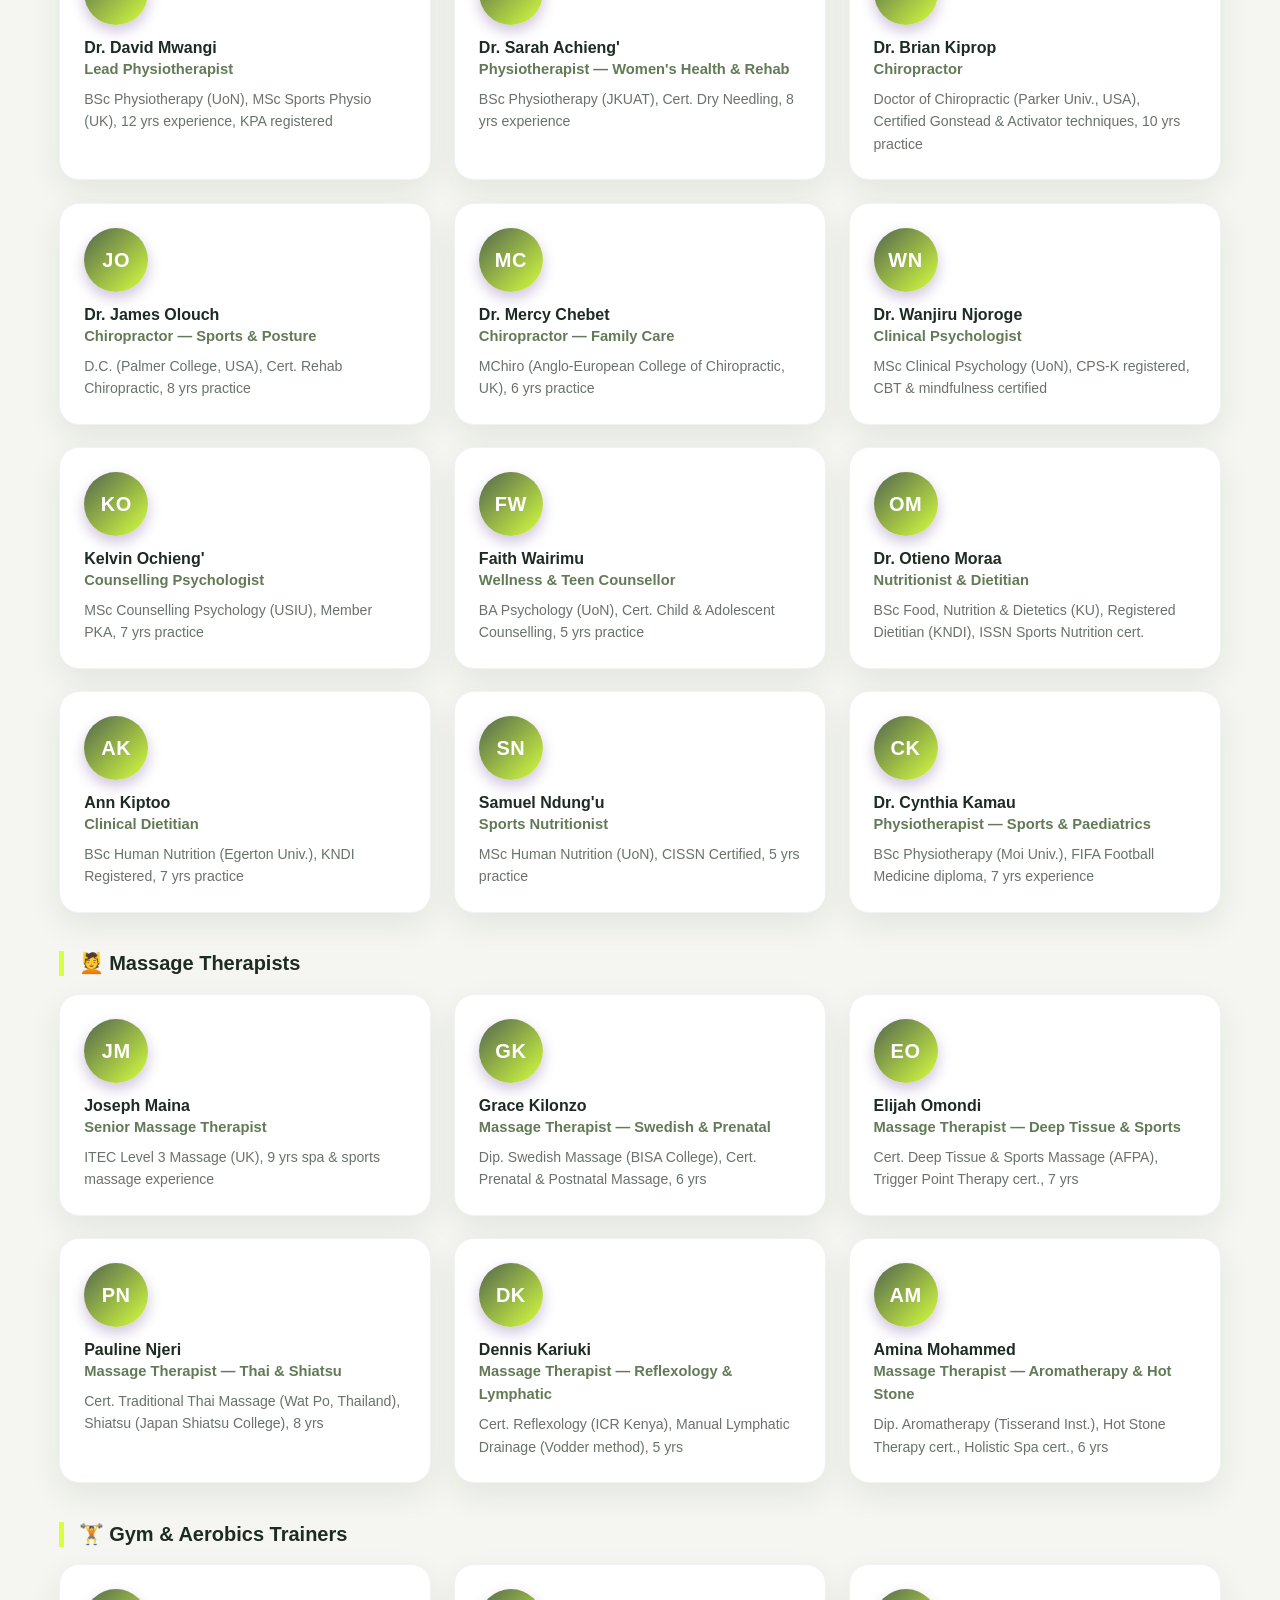
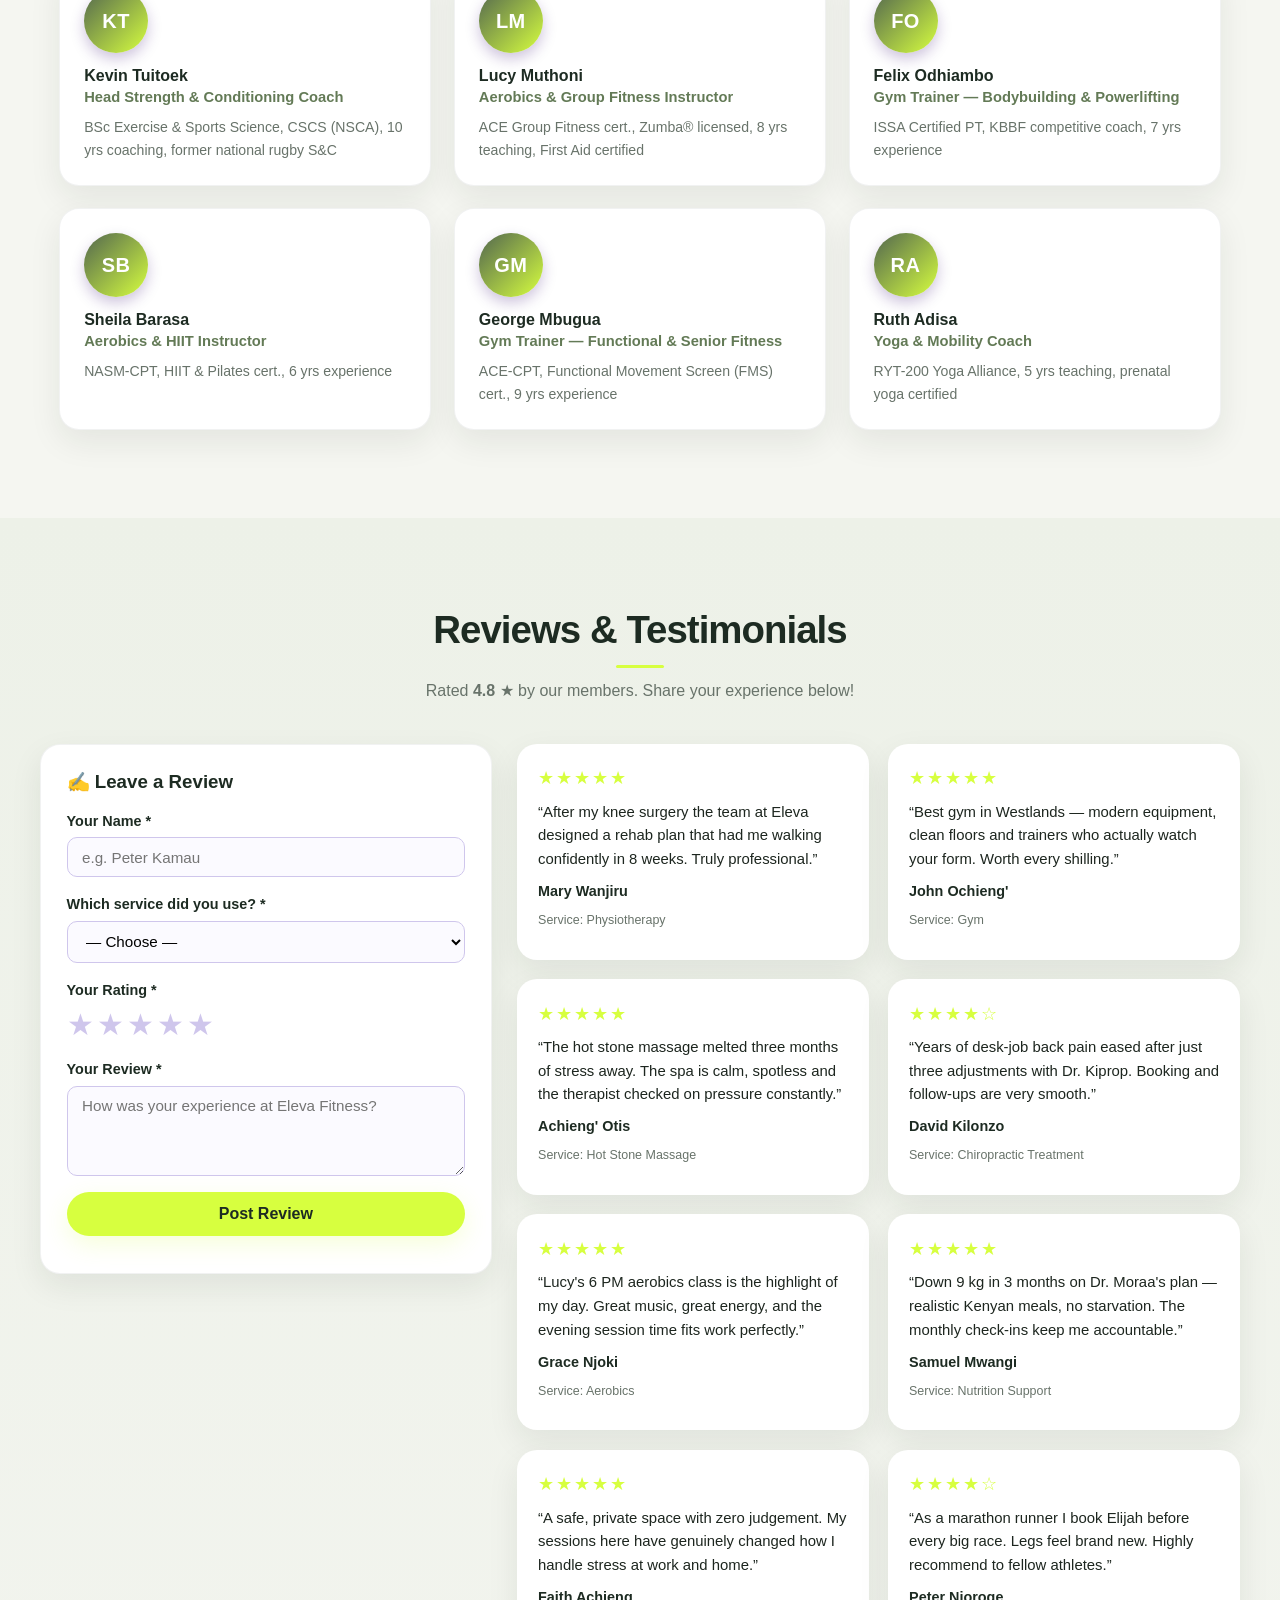
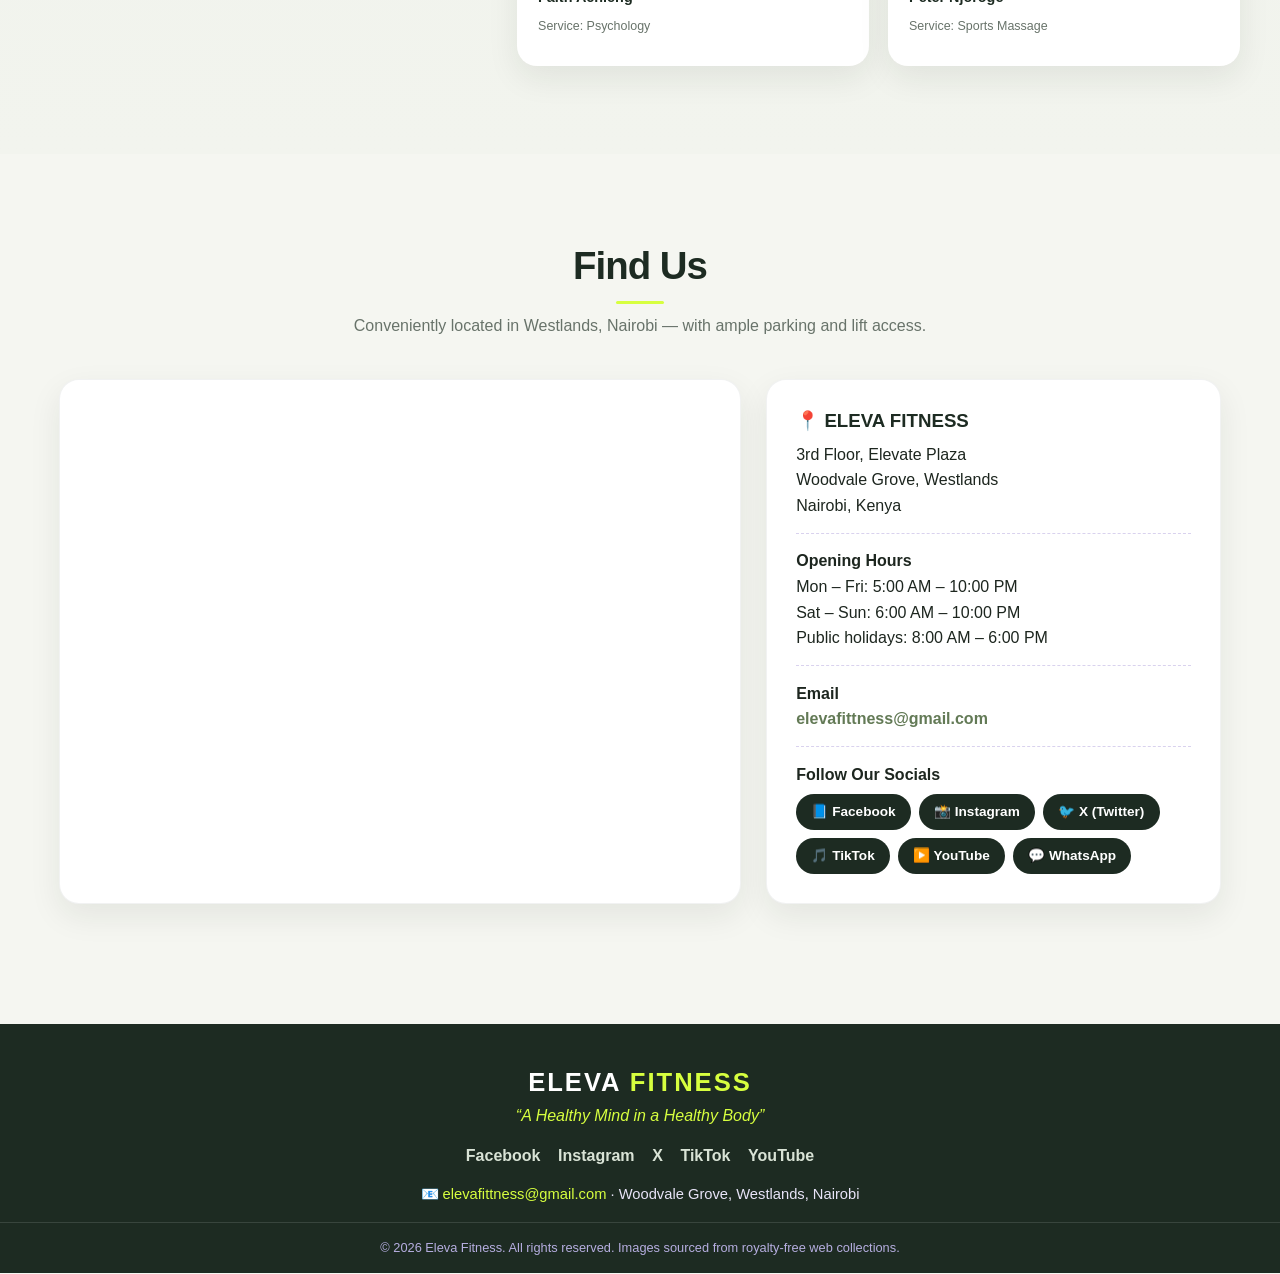
==== commit fc79e00b: "Build Eleva Fitness landing page Co-authored-by: Copilot App <223556219+Copilot@users.noreply.github" ====
--- a/eleva-fitness/index.html
+++ b/eleva-fitness/index.html
@@ -3,8 +3,8 @@
 <head>
 <meta charset="UTF-8">
 <meta name="viewport" content="width=device-width, initial-scale=1.0">
-<title>ELEVA FITNESS — A Healthy Mind in a Healthy Body</title>
-<meta name="description" content="Eleva Fitness: physiotherapy, gym, aerobics, chiropractic care, nutrition support, psychology and 11 massage therapies in Nairobi, Kenya.">
+<title>Eleva Fitness | Move Better. Feel Stronger.</title>
+<meta name="description" content="Train, recover and feel your best at Eleva Fitness in Westlands, Nairobi. Explore our gym, group classes, physiotherapy and whole-person wellness services.">
 <link rel="stylesheet" href="css/style.css">
 <link rel="icon" href="data:image/svg+xml,<svg xmlns='http://www.w3.org/2000/svg' viewBox='0 0 100 100'><text y='.9em' font-size='90'>💪</text></svg>">
 </head>
@@ -14,19 +14,18 @@
 <header class="site-header" id="top">
   <nav class="navbar">
     <a href="#home" class="brand">
-      <span class="brand-mark">EF</span>
+      <span class="brand-mark" aria-hidden="true">E</span>
       <span class="brand-text">ELEVA <em>FITNESS</em></span>
     </a>
-    <button class="nav-toggle" id="navToggle" aria-label="Menu">☰</button>
+    <button class="nav-toggle" id="navToggle" type="button" aria-label="Open navigation menu" aria-controls="navTabs" aria-expanded="false">☰</button>
     <ul class="nav-tabs" id="navTabs">
-      <li><a href="#home" class="tab active">Home</a></li>
-      <li><a href="#services" class="tab">Services &amp; Prices</a></li>
-      <li><a href="#schedule" class="tab">Daily Specialists</a></li>
-      <li><a href="#bookings" class="tab">Bookings</a></li>
-      <li><a href="#team" class="tab">Our Team</a></li>
+      <li><a href="#services" class="tab active">Services</a></li>
+      <li><a href="#times" class="tab">Schedule</a></li>
+      <li><a href="#team" class="tab">Our team</a></li>
       <li><a href="#reviews" class="tab">Reviews</a></li>
-      <li><a href="#location" class="tab">Location</a></li>
+      <li><a href="#location" class="tab">Visit us</a></li>
     </ul>
+    <a href="#bookings" class="btn btn-small nav-cta">Book a visit <span aria-hidden="true">↗</span></a>
   </nav>
 </header>
 
@@ -34,14 +33,39 @@
 <section class="hero" id="home">
   <div class="hero-overlay"></div>
   <div class="hero-content">
-    <p class="hero-kicker">Nairobi's Home of Total Wellness</p>
-    <h1>ELEVA <span>FITNESS</span></h1>
-    <p class="slogan">“A Healthy Mind in a Healthy Body”</p>
-    <p class="hero-sub">Physiotherapy · Gym · Aerobics · Chiropractic Care · Nutrition · Psychology · Massage Therapy — all under one roof.</p>
+    <p class="hero-kicker"><span aria-hidden="true">✳</span> Your wellness, elevated</p>
+    <h1>Move better.<br><span>Feel stronger.</span></h1>
+    <p class="slogan">A healthy mind in a healthy body.</p>
+    <p class="hero-sub">A brighter, more balanced you starts here. Train, recover and find your rhythm with a team that sees the whole you.</p>
     <div class="hero-cta">
-      <a href="#bookings" class="btn btn-yellow">Book a Session</a>
-      <a href="#services" class="btn btn-ghost">View Prices (Ksh)</a>
-    </div>
+      <a href="#bookings" class="btn btn-yellow">Find your starting point <span aria-hidden="true">↗</span></a>
+      <a href="#services" class="btn btn-ghost">Explore our services</a>
+    </div>
+    <div class="hero-note"><span class="hero-note-mark" aria-hidden="true">✦</span> One welcoming space. A whole lot of ways to feel good.</div>
+  </div>
+</section>
+
+<!-- ============ INTRODUCTION ============ -->
+<section class="intro-section" aria-labelledby="introTitle">
+  <div class="intro-copy">
+    <p class="eyebrow">Wellness that works together</p>
+    <h2 id="introTitle">Your whole self.<br><span>In good hands.</span></h2>
+    <p>From your first workout to your next recovery session, our people and programs come together around what you need to feel your best.</p>
+    <a href="#team" class="text-link">Get to know our team <span aria-hidden="true">→</span></a>
+  </div>
+  <div class="intro-points">
+    <article class="intro-point">
+      <span class="intro-number">01</span>
+      <div><h3>Move with purpose</h3><p>Gym training and group classes for every pace and starting point.</p></div>
+    </article>
+    <article class="intro-point">
+      <span class="intro-number">02</span>
+      <div><h3>Recover with care</h3><p>Thoughtful support to help you restore mobility and build confidence.</p></div>
+    </article>
+    <article class="intro-point">
+      <span class="intro-number">03</span>
+      <div><h3>Feel good, every day</h3><p>Personal wellness services that support your mind as well as your body.</p></div>
+    </article>
   </div>
 </section>
 
--- a/eleva-fitness/css/style.css
+++ b/eleva-fitness/css/style.css
@@ -1,17 +1,17 @@
 :root{
-  --yellow:#f7c948;
-  --yellow-soft:#ffe9a8;
-  --purple:#6d28d9;
-  --purple-deep:#3b1478;
-  --blue:#1d6fe0;
-  --blue-deep:#0b3d91;
-  --ink:#1c1830;
-  --muted:#6b6685;
-  --bg:#f6f5fb;
+  --yellow:#d7ff3f;
+  --yellow-soft:#edffae;
+  --purple:#52664f;
+  --purple-deep:#1d2b22;
+  --blue:#637a56;
+  --blue-deep:#344738;
+  --ink:#1d261f;
+  --muted:#68736a;
+  --bg:#f5f6f1;
   --card:#ffffff;
-  --radius:16px;
-  --shadow:0 10px 30px rgba(61,20,120,.12);
-  --grad:linear-gradient(120deg,var(--purple) 0%,var(--blue) 55%,#28a0e0 100%);
+  --radius:20px;
+  --shadow:0 12px 32px rgba(29,38,31,.08);
+  --grad:linear-gradient(120deg,#bfea2b 0%,var(--yellow) 100%);
 }
 
 *{margin:0;padding:0;box-sizing:border-box}
@@ -271,3 +271,132 @@
   .form-row{grid-template-columns:1fr}
   .hero{background-attachment:scroll}
 }
+
+/* ===== Eleva Fitness landing page refresh ===== */
+body{background:var(--bg);color:var(--ink)}
+.site-header{
+  background:rgba(250,251,247,.94);
+  border-bottom:1px solid rgba(29,43,34,.08);
+  box-shadow:0 4px 20px rgba(29,38,31,.04);
+}
+.navbar{max-width:1280px;padding:.7rem 1.5rem;flex-wrap:nowrap}
+.brand{gap:.7rem;white-space:nowrap}
+.brand-mark{
+  width:40px;height:40px;border-radius:50%;
+  color:var(--purple-deep);font-size:1.35rem;
+  background:var(--yellow);box-shadow:none;
+}
+.brand-text{font-size:1.05rem;letter-spacing:1.4px}
+.brand-text em{color:var(--blue)}
+.nav-tabs{gap:.15rem;justify-content:center}
+.tab{padding:.5rem .75rem;color:#465148;font-size:.88rem}
+.tab:hover{background:#edf1e8}
+.tab.active{background:none;color:var(--purple-deep);box-shadow:inset 0 -2px var(--yellow);border-radius:0}
+.nav-cta{flex:none;padding:.68rem 1.15rem;border-radius:999px;background:var(--purple-deep);color:#fff}
+.nav-cta span,.hero-cta .btn span{font-size:1.1em;margin-left:.35rem}
+.nav-toggle{
+  color:var(--purple-deep);background:var(--yellow);font-size:1.1rem;
+  padding:.42rem .7rem;
+}
+.hero{
+  min-height:min(760px,88svh);
+  justify-content:flex-start;text-align:left;
+  padding:5rem max(1.5rem,calc((100vw - 1200px)/2));
+  background-position:center 42%;
+}
+.hero-overlay{
+  background:linear-gradient(90deg,rgba(17,27,21,.86) 0%,rgba(17,27,21,.7) 44%,rgba(17,27,21,.15) 100%);
+}
+.hero-content{max-width:760px;margin:0;z-index:1}
+.hero-kicker{
+  display:inline-flex;align-items:center;gap:.55rem;
+  background:rgba(215,255,63,.12);border:1px solid rgba(215,255,63,.45);
+  color:var(--yellow);font-size:.76rem;letter-spacing:1.4px;
+}
+.hero h1{
+  font-size:clamp(3.2rem,7.6vw,6.6rem);line-height:.98;
+  letter-spacing:-.055em;text-shadow:none;
+}
+.hero h1 span{color:var(--yellow)}
+.slogan{font-size:1.18rem;font-style:normal;color:#e5efdc;margin:1.2rem 0 .45rem}
+.hero-sub{max-width:570px;margin:0 0 1.8rem;color:rgba(255,255,255,.82);font-size:1.08rem}
+.hero-cta{justify-content:flex-start;gap:.75rem}
+.btn{border-radius:999px}
+.btn-yellow{
+  background:var(--yellow);color:var(--purple-deep);
+  box-shadow:0 8px 24px rgba(215,255,63,.2);
+}
+.btn-yellow:hover{background:#e2ff70}
+.btn-small{background:var(--purple-deep);color:#fff}
+.btn-ghost{background:rgba(255,255,255,.08);border-color:rgba(255,255,255,.55)}
+.hero-note{display:flex;align-items:center;gap:.55rem;margin-top:2.5rem;color:rgba(255,255,255,.76);font-size:.88rem}
+.hero-note-mark{color:var(--yellow);font-size:1.15rem}
+.intro-section{
+  max-width:1200px;margin:0 auto;padding:5.5rem 1.5rem;
+  display:grid;grid-template-columns:.9fr 1.1fr;gap:clamp(3rem,8vw,8rem);align-items:center;
+}
+.eyebrow{color:var(--blue);font-size:.76rem;font-weight:800;letter-spacing:1.6px;text-transform:uppercase}
+.intro-copy h2{margin:.65rem 0 1rem;font-size:clamp(2.4rem,4vw,3.8rem);line-height:1.08;letter-spacing:-.045em}
+.intro-copy h2 span{color:var(--blue)}
+.intro-copy>p:not(.eyebrow){max-width:440px;color:var(--muted)}
+.text-link{display:inline-flex;gap:.5rem;margin-top:1.4rem;color:var(--purple-deep);font-weight:800}
+.text-link span{color:var(--blue);transition:transform .2s}
+.text-link:hover{text-decoration:none}
+.text-link:hover span{transform:translateX(4px)}
+.intro-points{display:grid;gap:.65rem}
+.intro-point{
+  display:flex;gap:1.3rem;align-items:flex-start;padding:1.2rem 0;
+  border-bottom:1px solid #dfe4da;
+}
+.intro-point:last-child{border-bottom:0}
+.intro-number{font-size:.78rem;font-weight:800;color:var(--blue);padding-top:.18rem}
+.intro-point h3{font-size:1.05rem;color:var(--purple-deep);margin-bottom:.25rem}
+.intro-point p{color:var(--muted);font-size:.92rem}
+.section{padding-top:5.5rem;padding-bottom:5.5rem}
+.section-alt{background:linear-gradient(180deg,#edf1e8 0%,#f2f4ee 100%)}
+.section-head h2{font-size:clamp(1.8rem,3vw,2.4rem);color:var(--purple-deep);letter-spacing:-.025em}
+.section-head h2::after{background:var(--yellow);width:48px;height:3px}
+.section-head p{color:var(--muted)}
+.card{border:1px solid rgba(29,43,34,.06);box-shadow:var(--shadow)}
+.card:hover{box-shadow:0 18px 40px rgba(29,38,31,.13)}
+.service-card img{height:210px}
+.service-card .btn-small,.socials a{background:var(--purple-deep)}
+.price-list{border-color:#e2e8de}
+.price-list b,.card-body h3,.massage-card h4,.time-card h3,.contact-card h3,.side-card h3,.team-card h4,.spec-card h4,.review-form h3{color:var(--purple-deep)}
+.massage-banner{background:var(--purple-deep)}
+.massage-banner-text b{color:var(--yellow)}
+.team-sub{color:var(--purple-deep);border-color:var(--yellow)}
+.team-card .avatar,.spec-card .avatar{background:linear-gradient(135deg,#52664f,#d7ff3f)}
+.site-footer{background:var(--purple-deep)}
+.footer-brand em,.footer-slogan,.footer-contact a{color:var(--yellow)}
+.footer-socials a{color:#d9e3d6}
+section[id]{scroll-margin-top:84px}
+.btn:focus-visible,.tab:focus-visible,.nav-toggle:focus-visible,.brand:focus-visible,.text-link:focus-visible{
+  outline:3px solid var(--blue);outline-offset:3px
+}
+::selection{background:var(--yellow);color:var(--purple-deep)}
+
+@media (max-width:900px){
+  .navbar{flex-wrap:wrap}
+  .nav-tabs{justify-content:flex-start}
+  .intro-section{grid-template-columns:1fr;gap:2.5rem;padding-top:4.5rem;padding-bottom:4.5rem}
+}
+@media (max-width:720px){
+  .navbar{gap:.6rem;padding:.65rem 1rem}
+  .brand-text{font-size:.88rem;letter-spacing:1px}
+  .nav-toggle{order:3;margin-left:0}
+  .nav-cta{order:2;padding:.55rem .65rem;font-size:.8rem}
+  .nav-tabs{order:4;gap:.15rem}
+  .nav-tabs.open{padding:.55rem 0 .2rem}
+  .nav-tabs .tab{padding:.65rem .8rem}
+  .hero{min-height:690px;min-height:min(740px,88svh);padding:4rem 1.35rem;background-position:58% center}
+  .hero-overlay{background:linear-gradient(90deg,rgba(17,27,21,.84),rgba(17,27,21,.52))}
+  .hero h1{font-size:clamp(3rem,14vw,5rem)}
+  .hero-note{margin-top:2rem}
+  .intro-section{padding:4rem 1.25rem}
+  .section{padding:4rem 1.1rem}
+}
+@media (prefers-reduced-motion:reduce){
+  html{scroll-behavior:auto}
+  *,*::before,*::after{transition-duration:.01ms!important;animation-duration:.01ms!important;animation-iteration-count:1!important}
+}
